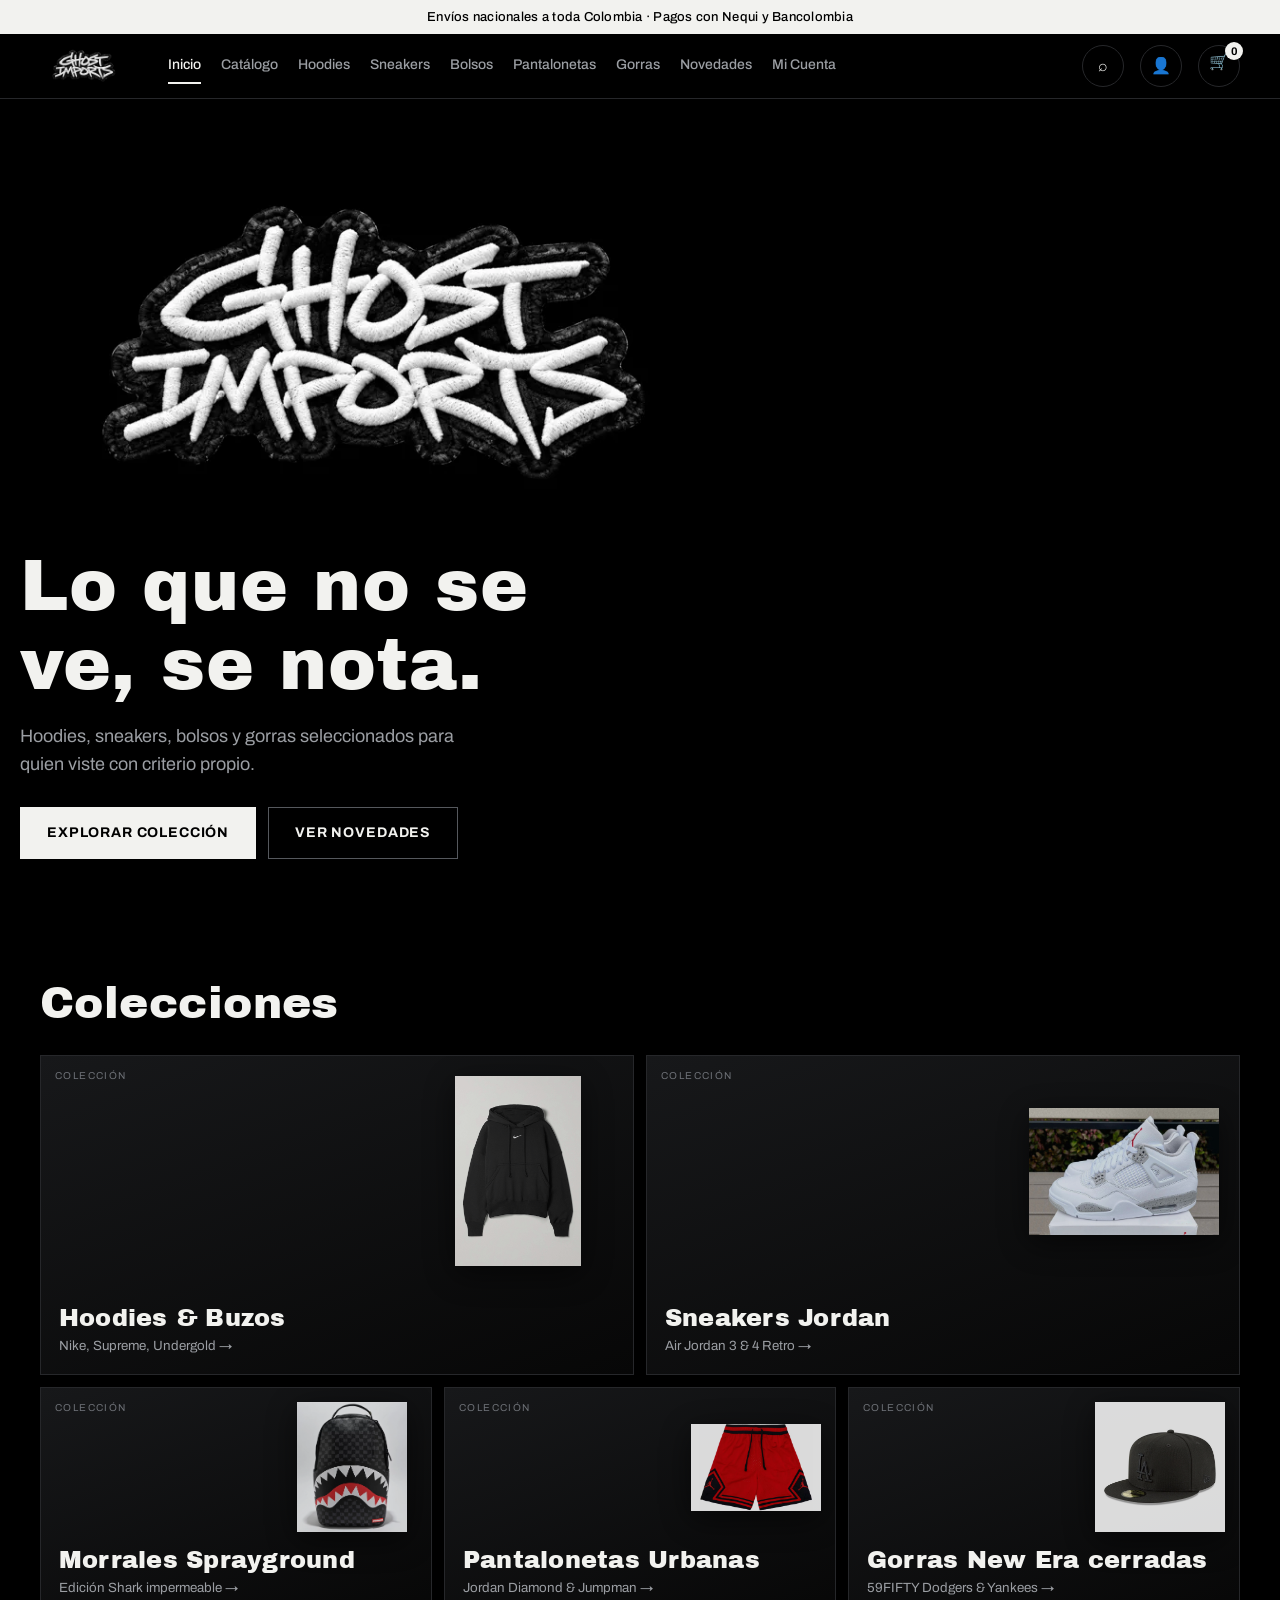
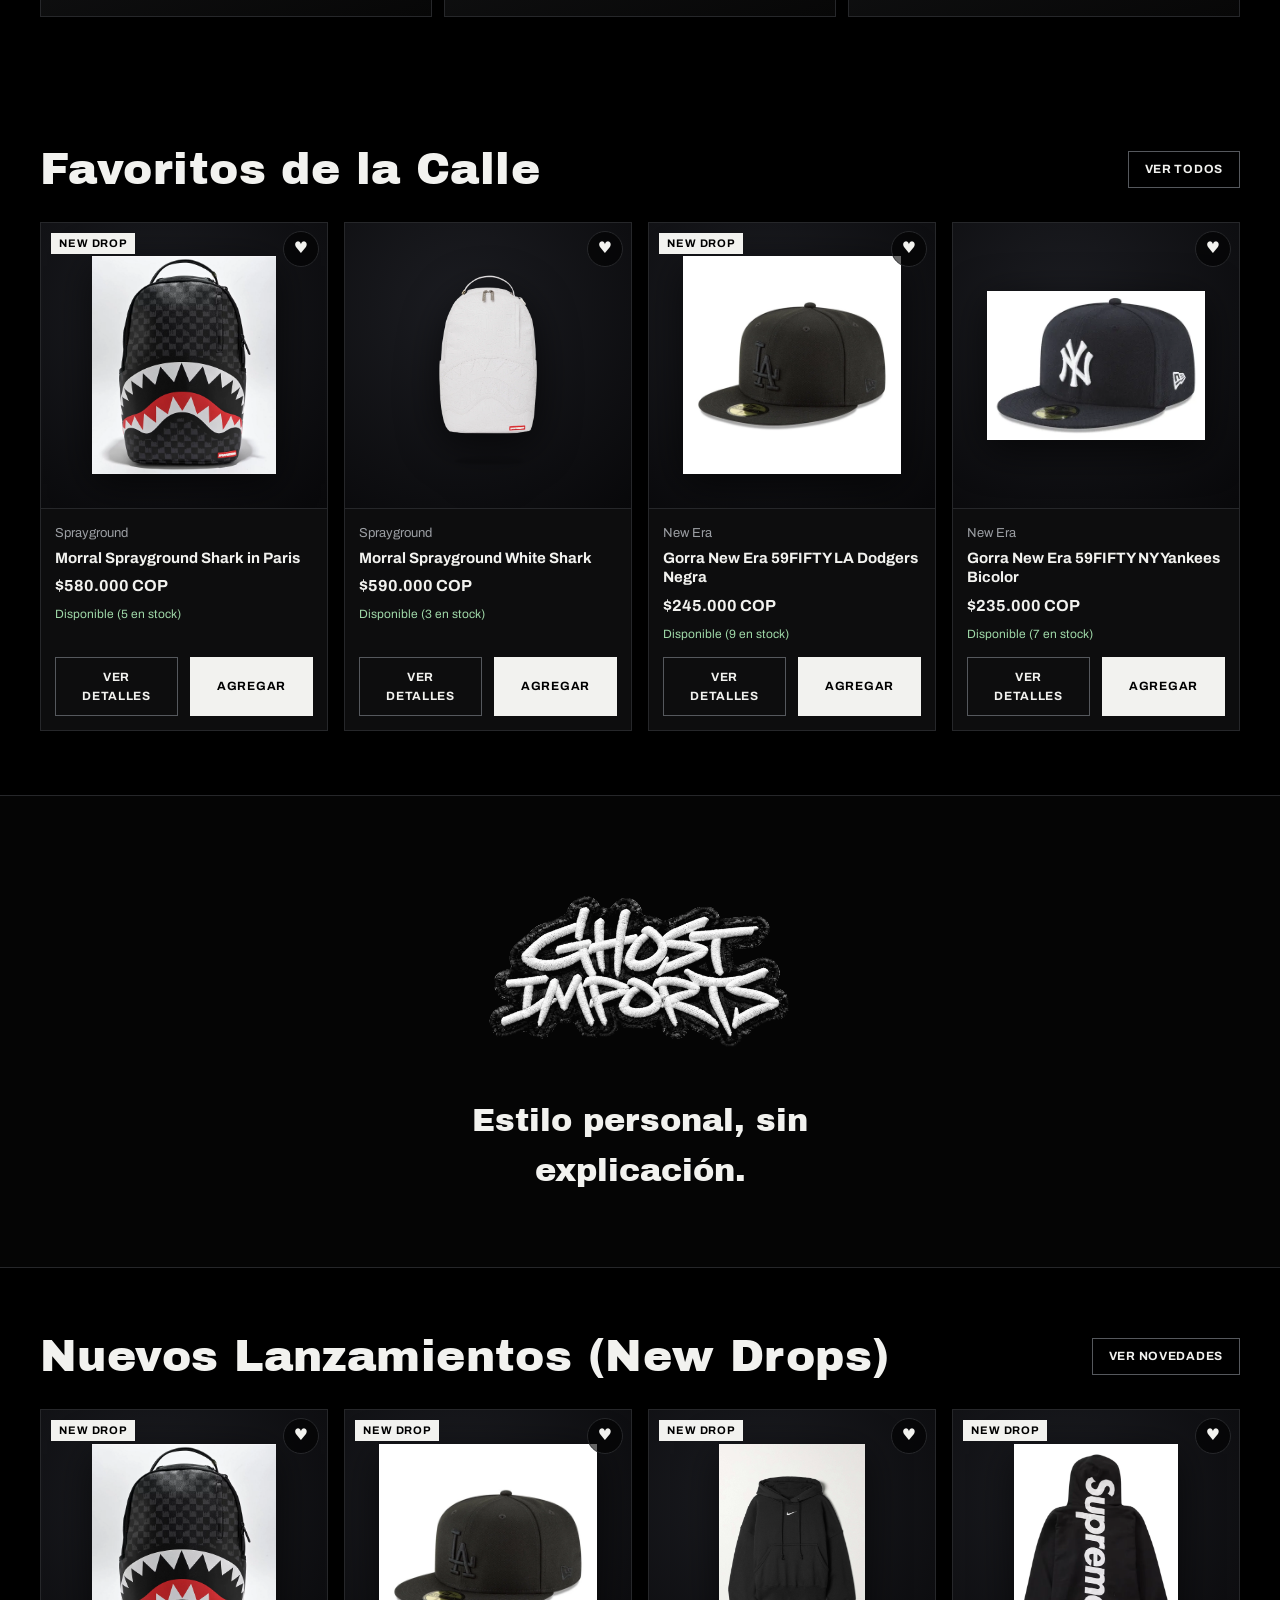
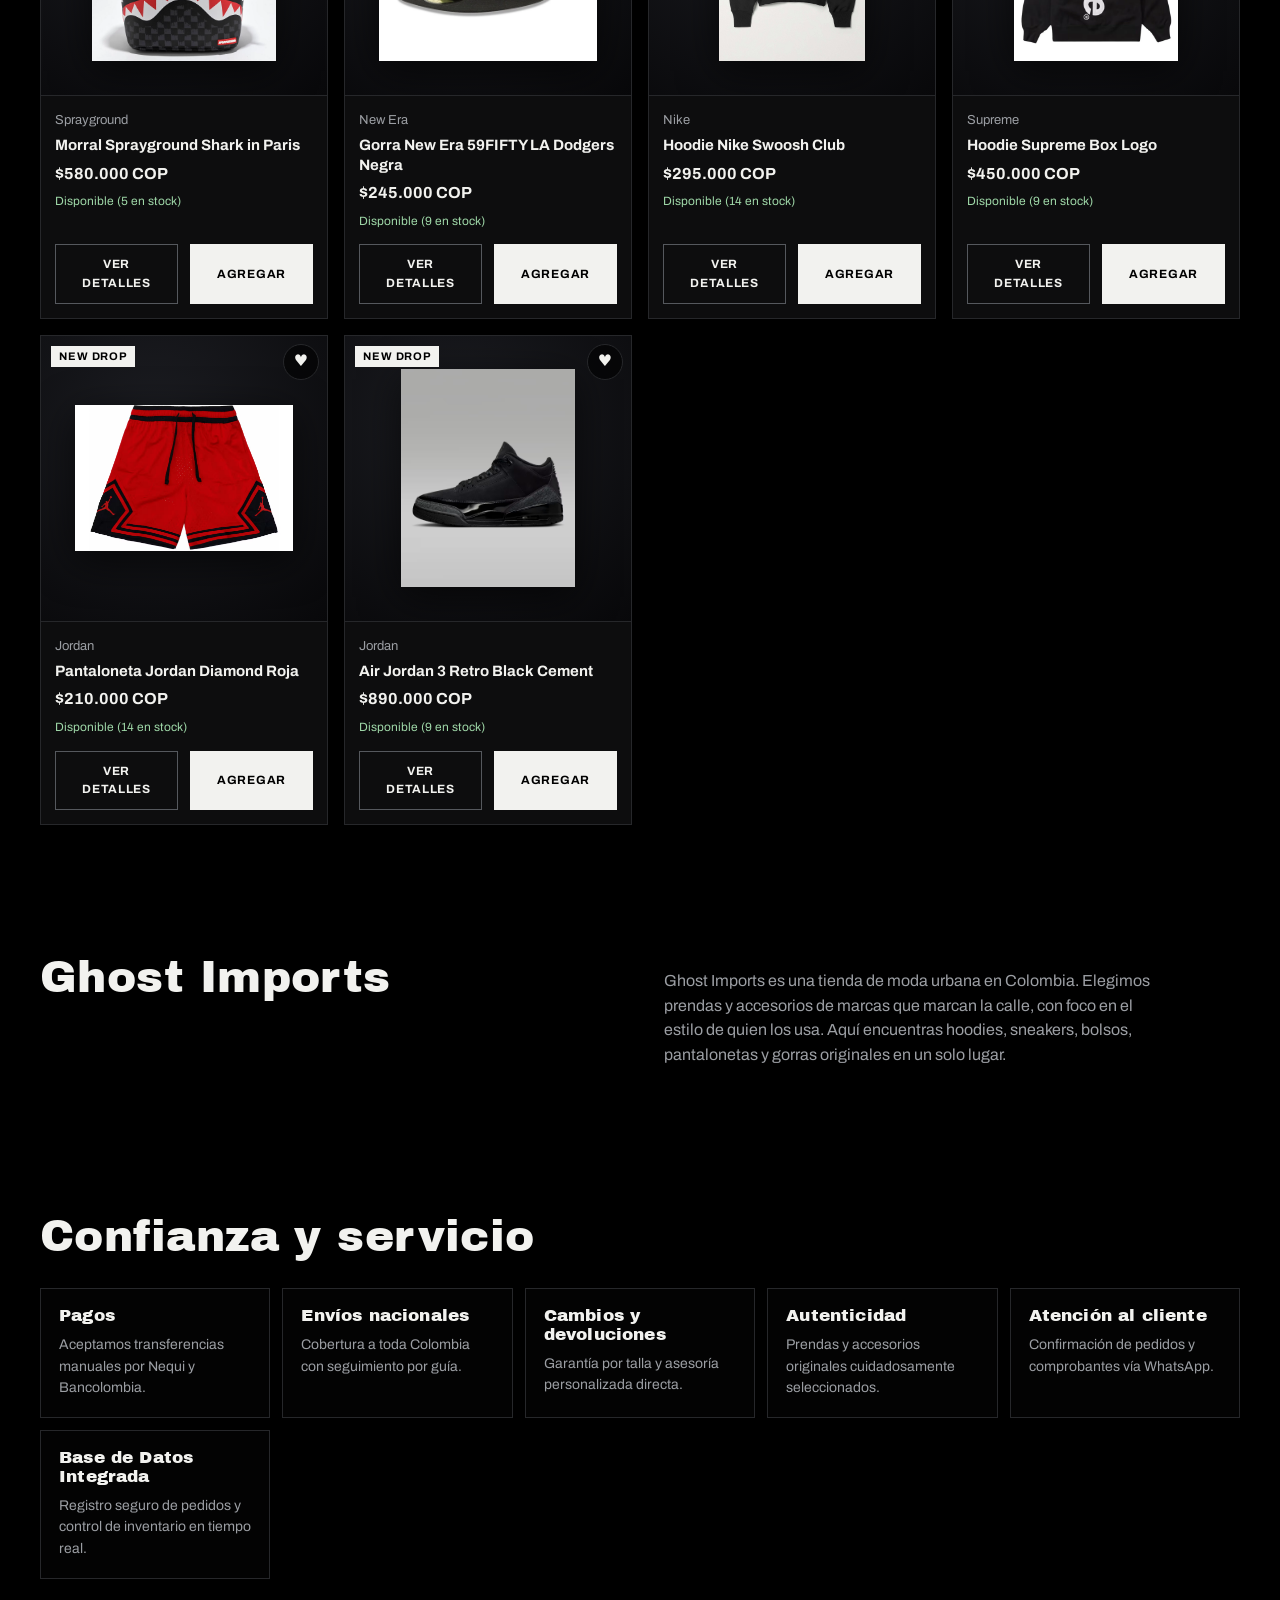
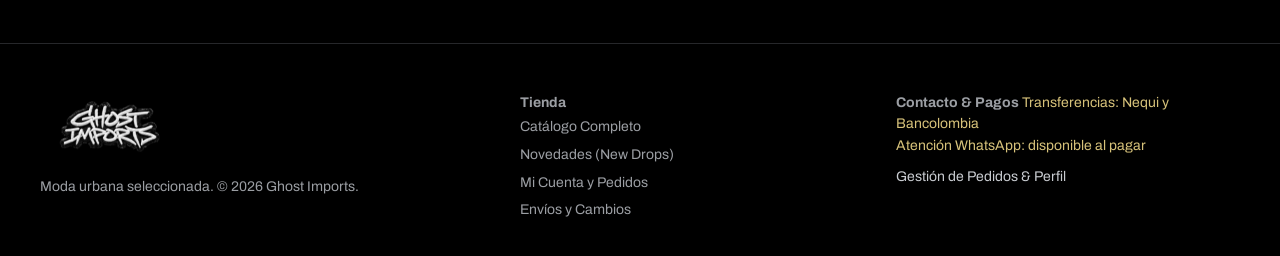
==== index.html @ e8b0a4bd "first commit" ====
<!DOCTYPE html>
<html lang="es">
<head>
  <meta charset="utf-8">
  <meta name="viewport" content="width=device-width, initial-scale=1, viewport-fit=cover">
  <title>Ghost Imports | Streetwear en Colombia</title>
  <meta name="description" content="Ghost Imports: hoodies Nike, Supreme, Undergold, sneakers Jordan, bolsos Sprayground, pantalonetas y gorras New Era cerradas. Envíos en Colombia.">
  
  <!-- Tipografía Oficial Google Fonts -->
  <link rel="preconnect" href="https://fonts.googleapis.com">
  <link rel="preconnect" href="https://fonts.gstatic.com" crossorigin>
  <link rel="stylesheet" href="https://fonts.googleapis.com/css2?family=Archivo+Black&family=Archivo:wght@400;500;700&display=swap">
  
  <!-- Estilos CSS -->
  <link rel="stylesheet" href="css/styles.css">
</head>
<body>

  <!-- Barra de Notificación Superior -->
  <div class="top">Envíos nacionales a toda Colombia · Pagos con Nequi y Bancolombia</div>

  <!-- Cabecera de Navegación -->
  <header>
    <div class="wrap bar">
      <button class="ib" id="burger" aria-label="Abrir menú" aria-expanded="false">☰</button>
      
      <a href="index.html" aria-label="Ghost Imports, inicio">
        <img class="lg" src="assets/logo.webp" alt="Ghost Imports">
      </a>

      <nav id="nav" aria-label="Principal">
        <a href="index.html" class="on">Inicio</a>
        <a href="catalogo.html">Catálogo</a>
        <a href="catalogo.html?cat=hoodies">Hoodies</a>
        <a href="catalogo.html?cat=sneakers">Sneakers</a>
        <a href="catalogo.html?cat=bolsos">Bolsos</a>
        <a href="catalogo.html?cat=pantalonetas">Pantalonetas</a>
        <a href="catalogo.html?cat=gorras">Gorras</a>
        <a href="catalogo.html?cat=novedades">Novedades</a>
        <a href="cuenta.html">Mi Cuenta</a>
      </nav>

      <div class="sp"></div>

      <!-- Acciones de Cabecera -->
      <a class="ib" href="catalogo.html" title="Buscar en catálogo" aria-label="Buscar">⌕</a>
      <a class="ib" href="cuenta.html" id="userBtn" title="Mi Cuenta" aria-label="Mi Cuenta">👤</a>
      <button type="button" class="ib" id="cbtn" aria-label="Abrir carrito">
        🛒<span class="cnt" id="cnt">0</span>
      </button>
    </div>
  </header>

  <!-- Contenido Principal -->
  <main>
    <!-- HERO SECTION -->
    <div class="wrap hero">
      <img class="lg" src="assets/logo.webp" alt="Ghost Imports">
      <h1>Lo que no se ve, se nota.</h1>
      <p>Hoodies, sneakers, bolsos y gorras seleccionados para quien viste con criterio propio.</p>
      <div class="row">
        <a class="btn" href="catalogo.html">EXPLORAR COLECCIÓN</a>
        <a class="btn g" href="catalogo.html?cat=novedades">VER NOVEDADES</a>
      </div>
    </div>

    <!-- COLECCIONES CON IMÁGENES REALES -->
    <section>
      <div class="wrap">
        <h2>Colecciones</h2>
        <div class="cats">
          <a class="cat" href="catalogo.html?cat=hoodies">
            <img src="img/hoddie nike.png" alt="Hoodies" class="cat-bg-img">
            <span class="ph">Colección</span>
            <h3>Hoodies & Buzos</h3>
            <small>Nike, Supreme, Undergold →</small>
          </a>
          <a class="cat" href="catalogo.html?cat=sneakers">
            <img src="img/jordan 4 oreo.png" alt="Sneakers" class="cat-bg-img">
            <span class="ph">Colección</span>
            <h3>Sneakers Jordan</h3>
            <small>Air Jordan 3 & 4 Retro →</small>
          </a>
          <a class="cat" href="catalogo.html?cat=bolsos">
            <img src="img/sprawground.png" alt="Bolsos" class="cat-bg-img">
            <span class="ph">Colección</span>
            <h3>Morrales Sprayground</h3>
            <small>Edición Shark impermeable →</small>
          </a>
          <a class="cat" href="catalogo.html?cat=pantalonetas">
            <img src="img/pantaloneta jordan roja.png" alt="Pantalonetas" class="cat-bg-img">
            <span class="ph">Colección</span>
            <h3>Pantalonetas Urbanas</h3>
            <small>Jordan Diamond & Jumpman →</small>
          </a>
          <a class="cat" href="catalogo.html?cat=gorras">
            <img src="img/new era LA negra.png" alt="Gorras" class="cat-bg-img">
            <span class="ph">Colección</span>
            <h3>Gorras New Era cerradas</h3>
            <small>59FIFTY Dodgers & Yankees →</small>
          </a>
        </div>
      </div>
    </section>

    <!-- FAVORITOS -->
    <section>
      <div class="wrap">
        <div style="display:flex;justify-content:space-between;align-items:center;margin-bottom:28px">
          <h2 style="margin-bottom:0">Favoritos de la Calle</h2>
          <a href="catalogo.html" class="btn g" style="font-size:12px;padding:8px 16px">VER TODOS</a>
        </div>
        <div class="grid" id="homeFavoritesGrid">
          <!-- Renderizado dinámico desde DB -->
        </div>
      </div>
    </section>

    <!-- BANNER CENTRAL -->
    <div class="band">
      <img class="lg" src="assets/logo.webp" alt="Ghost Imports" style="width:min(420px,70%);margin:0 auto 18px">
      <p>Estilo personal, sin explicación.</p>
    </div>

    <!-- NUEVOS LANZAMIENTOS -->
    <section>
      <div class="wrap">
        <div style="display:flex;justify-content:space-between;align-items:center;margin-bottom:28px">
          <h2 style="margin-bottom:0">Nuevos Lanzamientos (New Drops)</h2>
          <a href="catalogo.html?cat=novedades" class="btn g" style="font-size:12px;padding:8px 16px">VER NOVEDADES</a>
        </div>
        <div class="grid" id="homeNewDropsGrid">
          <!-- Renderizado dinámico desde DB -->
        </div>
      </div>
    </section>

    <!-- SOBRE GHOST IMPORTS -->
    <section>
      <div class="wrap two">
        <h2>Ghost Imports</h2>
        <p>
          Ghost Imports es una tienda de moda urbana en Colombia. Elegimos prendas y accesorios de marcas que marcan la calle, con foco en el estilo de quien los usa. Aquí encuentras hoodies, sneakers, bolsos, pantalonetas y gorras originales en un solo lugar.
        </p>
      </div>
    </section>

    <!-- CONFIANZA Y SERVICIO -->
    <section id="servicio">
      <div class="wrap">
        <h2>Confianza y servicio</h2>
        <div class="trust">
          <div class="tr">
            <h3>Pagos</h3>
            <p class="pend">Aceptamos transferencias manuales por Nequi y Bancolombia.</p>
          </div>
          <div class="tr">
            <h3>Envíos nacionales</h3>
            <p class="pend">Cobertura a toda Colombia con seguimiento por guía.</p>
          </div>
          <div class="tr">
            <h3>Cambios y devoluciones</h3>
            <p class="pend">Garantía por talla y asesoría personalizada directa.</p>
          </div>
          <div class="tr">
            <h3>Autenticidad</h3>
            <p class="pend">Prendas y accesorios originales cuidadosamente seleccionados.</p>
          </div>
          <div class="tr">
            <h3>Atención al cliente</h3>
            <p class="pend">Confirmación de pedidos y comprobantes vía WhatsApp.</p>
          </div>
          <div class="tr">
            <h3>Base de Datos Integrada</h3>
            <p class="pend">Registro seguro de pedidos y control de inventario en tiempo real.</p>
          </div>
        </div>
      </div>
    </section>
  </main>

  <!-- Pie de Página -->
  <footer>
    <div class="wrap fg">
      <div>
        <img class="lg" src="assets/logo.webp" alt="Ghost Imports">
        <p>Moda urbana seleccionada. © <span id="yr"></span> Ghost Imports.</p>
      </div>
      <div>
        <b>Tienda</b>
        <a href="catalogo.html">Catálogo Completo</a>
        <a href="catalogo.html?cat=novedades">Novedades (New Drops)</a>
        <a href="cuenta.html">Mi Cuenta y Pedidos</a>
        <a href="index.html#servicio">Envíos y Cambios</a>
      </div>
      <div>
        <b>Contacto & Pagos</b>
        <span class="pend">Transferencias: Nequi y Bancolombia</span>
        <span class="pend" style="display:block">Atención WhatsApp: disponible al pagar</span>
        <a href="cuenta.html" style="margin-top:6px;color:var(--sil)">
          Gestión de Pedidos & Perfil
        </a>
      </div>
    </div>
  </footer>

  <!-- Sombra de fondo para el Drawer -->
  <div class="shade" id="shade"></div>

  <!-- Drawer Lateral del Carrito -->
  <aside class="drawer" id="drawer" aria-label="Carrito de compras" aria-hidden="true">
    <div class="dh">
      <h3>Carrito</h3>
      <button type="button" class="ib" id="cx" aria-label="Cerrar carrito">✕</button>
    </div>
    <div class="db" id="cl"></div>
    <div class="df">
      <div style="display:flex;justify-content:space-between;align-items:center">
        <span>Total</span>
        <b id="tot" style="font-size:18px">$0 COP</b>
      </div>
      <button type="button" class="btn" id="go">IR A PAGAR</button>
    </div>
  </aside>

  <!-- Toast -->
  <div class="toast" id="toast" role="status"></div>

  <!-- Scripts -->
  <script src="js/config.js"></script>
  <script src="js/database.js"></script>
  <script src="js/auth.js"></script>
  <script src="js/store.js"></script>
  <script>
    document.addEventListener("DOMContentLoaded", async () => {
      const prods = await window.GhostDB.getProducts();
      
      const favGrid = document.getElementById("homeFavoritesGrid");
      if (favGrid) {
        favGrid.innerHTML = prods.slice(0, 4).map(window.renderProductCardHTML).join("");
      }

      const dropsGrid = document.getElementById("homeNewDropsGrid");
      if (dropsGrid) {
        const drops = prods.filter(p => p.new);
        dropsGrid.innerHTML = (drops.length ? drops.slice(0, 6) : prods.slice(4, 10)).map(window.renderProductCardHTML).join("");
      }
    });
  </script>
</body>
</html>
---- css/styles.css ----
/* ==========================================================================
   GHOST IMPORTS - ESTILOS PRINCIPALES
   Estética: Streetwear Minimalista Oscuro (Luxury Dark Mode)
   ========================================================================== */

/* --------------------------------------------------------------------------
   1. VARIABLES DE DISEÑO & SISTEMA DE COLOR
   -------------------------------------------------------------------------- */
:root {
  --bg: #000000;
  --ink: #f2f2ef;
  --mut: #9b9ea3;
  --line: #26272a;
  --card: #0d0d0e;
  --sil: #c9ccd1;
  --ok: #9fd8a8;
  --bad: #e58a8a;
  --accent: #d7c27a;
  --card-hover: #16171a;
  color-scheme: dark;
  box-sizing: border-box;
  padding-top: env(safe-area-inset-top, 0px);
  padding-bottom: env(safe-area-inset-bottom, 0px);
}

*,
*::before,
*::after {
  box-sizing: inherit;
}

/* --------------------------------------------------------------------------
   2. REGLAS BASE & TIPOGRAFÍA
   -------------------------------------------------------------------------- */
html {
  scroll-padding-top: env(safe-area-inset-top, 0px);
  scroll-behavior: smooth;
}

body {
  margin: 0;
  background: var(--bg);
  color: var(--ink);
  font: 400 16px/1.55 'Archivo', system-ui, -apple-system, sans-serif;
  -webkit-font-smoothing: antialiased;
  -moz-osx-font-smoothing: grayscale;
}

h1,
h2,
h3,
h4 {
  font-family: 'Archivo Black', Impact, sans-serif;
  font-weight: 400;
  line-height: 1.1;
  margin: 0;
  letter-spacing: 0.01em;
}

a {
  color: inherit;
  text-decoration: none;
  transition: color 0.2s ease, opacity 0.2s ease;
}

button {
  font: inherit;
  color: inherit;
  cursor: pointer;
  border: none;
  background: none;
}

:focus-visible {
  outline: 2px solid var(--sil);
  outline-offset: 3px;
}

img {
  max-width: 100%;
  height: auto;
  display: block;
}

.lg {
  mix-blend-mode: lighten;
  display: block;
  object-fit: contain;
}

/* --------------------------------------------------------------------------
   3. ESTRUCTURA Y CONTENEDORES
   -------------------------------------------------------------------------- */
.wrap {
  max-width: 1240px;
  margin: 0 auto;
  padding: 0 20px;
}

.row {
  display: flex;
  gap: 12px;
  flex-wrap: wrap;
}

section {
  padding: 64px 0;
}

h2 {
  font-size: clamp(26px, 4vw, 44px);
  margin-bottom: 28px;
}

.sp {
  flex: 1;
}

/* --------------------------------------------------------------------------
   4. BARRA SUPERIOR & CABECERA
   -------------------------------------------------------------------------- */
.top {
  background: var(--ink);
  color: #000;
  text-align: center;
  font-size: 13px;
  padding: 7px 12px;
  font-weight: 500;
  letter-spacing: 0.02em;
}

header {
  position: sticky;
  top: env(safe-area-inset-top, 0px);
  z-index: 20;
  background: rgba(0, 0, 0, 0.92);
  backdrop-filter: blur(10px);
  -webkit-backdrop-filter: blur(10px);
  border-bottom: 1px solid var(--line);
}

.bar {
  display: flex;
  align-items: center;
  gap: 16px;
  height: 64px;
}

.bar .lg {
  height: 44px;
}

nav {
  display: flex;
  gap: 20px;
  margin-left: 24px;
  font-size: 14px;
  font-weight: 500;
}

nav a {
  color: var(--mut);
  padding: 6px 0;
  border-bottom: 2px solid transparent;
  transition: color 0.2s, border-color 0.2s;
}

nav a:hover,
nav a.on {
  color: var(--ink);
  border-color: var(--ink);
}

.ib {
  background: none;
  border: 1px solid var(--line);
  border-radius: 50%;
  width: 42px;
  height: 42px;
  display: grid;
  place-items: center;
  position: relative;
  transition: border-color 0.2s, background-color 0.2s;
}

.ib:hover {
  border-color: var(--sil);
  background-color: rgba(255, 255, 255, 0.05);
}

.cnt {
  position: absolute;
  top: -4px;
  right: -4px;
  background: var(--ink);
  color: #000;
  border-radius: 9px;
  font-size: 11px;
  min-width: 18px;
  height: 18px;
  display: grid;
  place-items: center;
  font-weight: 700;
}

#burger {
  display: none;
}

/* --------------------------------------------------------------------------
   5. BOTONES Y ACCIONES
   -------------------------------------------------------------------------- */
.btn {
  display: inline-block;
  background: var(--ink);
  color: #000;
  border: 1px solid var(--ink);
  padding: 14px 26px;
  font-weight: 700;
  font-size: 14px;
  letter-spacing: 0.06em;
  text-transform: uppercase;
  transition: background 0.2s ease, color 0.2s ease, border-color 0.2s ease;
  text-align: center;
}

.btn:hover {
  background: transparent;
  color: var(--ink);
}

.btn.g {
  background: transparent;
  color: var(--ink);
  border-color: #55585d;
}

.btn.g:hover {
  border-color: var(--ink);
}

.btn[disabled] {
  opacity: 0.35;
  pointer-events: none;
  cursor: not-allowed;
}

/* --------------------------------------------------------------------------
   6. HERO SECTION
   -------------------------------------------------------------------------- */
.hero {
  min-height: calc(100svh - 110px);
  display: grid;
  align-content: center;
  justify-items: start;
  padding: 56px 0;
  position: relative;
  overflow: hidden;
}

.hero .lg {
  width: min(760px, 100%);
  margin: 0 0 12px -2%;
  animation: rise 1s cubic-bezier(0.2, 0.7, 0.2, 1) both;
}

@keyframes rise {
  from {
    opacity: 0;
    transform: translateY(24px) scale(0.97);
  }
  to {
    opacity: 1;
    transform: translateY(0) scale(1);
  }
}

.hero h1 {
  font-size: clamp(34px, 6vw, 72px);
  max-width: 12ch;
}

.hero p {
  color: var(--mut);
  max-width: 44ch;
  margin: 16px 0 28px;
  font-size: 18px;
  line-height: 1.6;
}

/* --------------------------------------------------------------------------
   7. SECCIÓN DE CATEGORÍAS & COLECCIONES
   -------------------------------------------------------------------------- */
.cats {
  display: grid;
  grid-template-columns: repeat(6, 1fr);
  gap: 12px;
}

.cat {
  position: relative;
  border: 1px solid var(--line);
  background: linear-gradient(160deg, #17181a, #070707);
  min-height: 230px;
  padding: 18px;
  display: flex;
  flex-direction: column;
  justify-content: flex-end;
  overflow: hidden;
  transition: border-color 0.25s, transform 0.25s;
}

.cat:hover {
  border-color: var(--sil);
  transform: translateY(-2px);
}

.cat-bg-img {
  position: absolute;
  top: 14px;
  right: 14px;
  width: 130px;
  height: 130px;
  object-fit: contain;
  opacity: 0.85;
  transition: transform 0.4s cubic-bezier(0.16, 1, 0.3, 1), opacity 0.3s ease;
  filter: drop-shadow(0 8px 16px rgba(0, 0, 0, 0.65));
  pointer-events: none;
}

.cat:hover .cat-bg-img {
  transform: scale(1.12) translateY(-4px) rotate(-3deg);
  opacity: 1;
}

.cat:nth-child(1) {
  grid-column: span 3;
  min-height: 320px;
}

.cat:nth-child(1) .cat-bg-img {
  width: 190px;
  height: 190px;
  top: 20px;
  right: 20px;
}

.cat:nth-child(2) {
  grid-column: span 3;
  min-height: 320px;
}

.cat:nth-child(2) .cat-bg-img {
  width: 190px;
  height: 190px;
  top: 20px;
  right: 20px;
}

.cat:nth-child(n+3) {
  grid-column: span 2;
}

.cat h3 {
  font-size: 24px;
  position: relative;
  z-index: 2;
}

.cat small {
  color: var(--mut);
  margin-top: 4px;
  position: relative;
  z-index: 2;
}

.cat .ph {
  position: absolute;
  top: 12px;
  left: 14px;
  z-index: 2;
}

.ph {
  font-size: 10px;
  letter-spacing: 0.14em;
  color: #6d7076;
  text-transform: uppercase;
}

/* --------------------------------------------------------------------------
   8. CATÁLOGO & TARJETAS DE PRODUCTO
   -------------------------------------------------------------------------- */
.grid {
  display: grid;
  grid-template-columns: repeat(auto-fill, minmax(230px, 1fr));
  gap: 16px;
}

.card {
  border: 1px solid var(--line);
  background: var(--card);
  display: flex;
  flex-direction: column;
  position: relative;
  transition: transform 0.25s ease, border-color 0.25s ease;
}

.card:hover {
  border-color: var(--sil);
  transform: translateY(-3px);
}

.card-img-box {
  aspect-ratio: 1/1;
  background: radial-gradient(circle at 40% 30%, #1c1d22, #08080a);
  display: flex;
  align-items: center;
  justify-content: center;
  position: relative;
  overflow: hidden;
  border-bottom: 1px solid var(--line);
  padding: 16px;
}

.card-img-box img {
  width: 86%;
  height: 86%;
  object-fit: contain;
  transition: transform 0.4s cubic-bezier(0.16, 1, 0.3, 1);
  filter: drop-shadow(0 10px 20px rgba(0, 0, 0, 0.65));
}

.card:hover .card-img-box img {
  transform: scale(1.08) translateY(-4px);
}

.img {
  aspect-ratio: 1/1;
  background: radial-gradient(circle at 30% 20%, #222428, #050505);
  display: grid;
  place-items: center;
  position: relative;
  color: #2f3135;
  font-family: 'Archivo Black', Impact, sans-serif;
  font-size: 34px;
  text-transform: uppercase;
  overflow: hidden;
  user-select: none;
}

.img .ph {
  position: absolute;
  left: 10px;
  bottom: 8px;
}

.tag {
  position: absolute;
  top: 10px;
  left: 10px;
  background: var(--ink);
  color: #000;
  font-size: 11px;
  font-weight: 700;
  padding: 2px 8px;
  letter-spacing: 0.08em;
  z-index: 2;
}

.fav {
  position: absolute;
  top: 8px;
  right: 8px;
  background: rgba(0, 0, 0, 0.6);
  border: 1px solid var(--line);
  border-radius: 50%;
  width: 36px;
  height: 36px;
  display: grid;
  place-items: center;
  transition: all 0.2s ease;
  z-index: 2;
}

.fav:hover {
  border-color: var(--sil);
}

.fav.on {
  background: var(--ink);
  color: #000;
}

.cb {
  padding: 14px;
  display: flex;
  flex-direction: column;
  gap: 6px;
  flex: 1;
}

.cb b {
  font-size: 15px;
  line-height: 1.3;
}

.br {
  color: var(--mut);
  font-size: 13px;
}

.pr {
  font-weight: 700;
}

.pr i {
  font-style: normal;
  font-size: 11px;
  color: var(--mut);
  font-weight: 400;
  margin-left: 6px;
}

.av {
  font-size: 12px;
}

.av.y {
  color: var(--ok);
}

.av.n {
  color: var(--bad);
}

.cb .row {
  margin-top: auto;
  padding-top: 8px;
}

.cb .btn {
  padding: 10px 14px;
  font-size: 12px;
  flex: 1;
  text-align: center;
}

/* --------------------------------------------------------------------------
   9. BANNER & SECCIONES INFORMATIVAS
   -------------------------------------------------------------------------- */
.band {
  border-block: 1px solid var(--line);
  padding: 72px 0;
  text-align: center;
  background: #050505;
}

.band .lg {
  width: min(420px, 70%);
  margin: 0 auto 18px;
}

.band p {
  font-family: 'Archivo Black', Impact, sans-serif;
  font-size: clamp(20px, 3vw, 32px);
  max-width: 22ch;
  margin: 0 auto;
}

.two {
  display: grid;
  grid-template-columns: 1fr 1fr;
  gap: 48px;
  align-items: start;
}

.two p {
  color: var(--mut);
  max-width: 56ch;
}

.trust {
  display: grid;
  grid-template-columns: repeat(auto-fit, minmax(210px, 1fr));
  gap: 12px;
}

.tr {
  border: 1px solid var(--line);
  padding: 18px;
  background: rgba(255, 255, 255, 0.01);
}

.tr h3 {
  font-size: 17px;
  margin-bottom: 8px;
}

.tr p {
  margin: 0;
  color: var(--mut);
  font-size: 14px;
}

.pend {
  color: var(--accent);
}

/* --------------------------------------------------------------------------
   10. FILTROS Y BÚSQUEDA
   -------------------------------------------------------------------------- */
.cat-top {
  display: flex;
  gap: 24px;
  align-items: flex-start;
}

.filters {
  width: 230px;
  flex: none;
  position: sticky;
  top: 90px;
  align-self: flex-start;
}

.filters label {
  display: block;
  font-size: 13px;
  color: var(--mut);
  margin: 14px 0 4px;
}

select,
input[type="text"],
input[type="email"],
input[type="tel"],
input[type="search"],
input[type="number"] {
  width: 100%;
  background: #0b0b0c;
  border: 1px solid #3a3c40;
  color: var(--ink);
  padding: 10px 12px;
  font: inherit;
  transition: border-color 0.2s ease;
}

select:focus,
input:focus {
  border-color: var(--sil);
  outline: none;
}

.chk {
  display: flex;
  gap: 8px;
  align-items: center;
  margin-top: 12px;
  font-size: 14px;
  cursor: pointer;
}

.res {
  flex: 1;
  min-width: 0;
}

.empty {
  border: 1px dashed var(--line);
  padding: 40px;
  text-align: center;
  color: var(--mut);
}

/* --------------------------------------------------------------------------
   11. DETALLE DE PRODUCTO
   -------------------------------------------------------------------------- */
.crumb {
  color: var(--mut);
  font-size: 13px;
  margin-bottom: 18px;
}

.pd {
  display: grid;
  grid-template-columns: 1.1fr 1fr;
  gap: 40px;
}

.pd-img-box {
  aspect-ratio: 1/1;
  background: radial-gradient(circle at 40% 30%, #1c1d22, #08080a);
  border: 1px solid var(--line);
  display: flex;
  align-items: center;
  justify-content: center;
  position: relative;
  overflow: hidden;
  padding: 24px;
}

.pd-img-box img {
  width: 90%;
  height: 90%;
  max-height: 480px;
  object-fit: contain;
  filter: drop-shadow(0 16px 32px rgba(0, 0, 0, 0.75));
  transition: transform 0.4s cubic-bezier(0.16, 1, 0.3, 1);
}

.pd-img-box:hover img {
  transform: scale(1.04);
}

.pd .img {
  aspect-ratio: 1/1;
  font-size: 60px;
}

.sz {
  display: flex;
  gap: 8px;
  flex-wrap: wrap;
  margin: 8px 0 16px;
}

.sz button {
  background: none;
  border: 1px solid #55585d;
  min-width: 48px;
  padding: 10px;
  font-weight: 500;
  transition: all 0.2s ease;
}

.sz button:hover:not([disabled]) {
  border-color: var(--ink);
}

.sz button.on {
  background: var(--ink);
  color: #000;
  border-color: var(--ink);
}

.sz button[disabled] {
  opacity: 0.3;
  text-decoration: line-through;
  cursor: not-allowed;
}

.qty {
  display: inline-flex;
  border: 1px solid #55585d;
}

.qty button {
  background: none;
  border: 0;
  width: 36px;
  height: 36px;
  transition: background 0.2s;
}

.qty button:hover {
  background: rgba(255, 255, 255, 0.1);
}

.qty span {
  width: 34px;
  text-align: center;
  line-height: 36px;
}

/* --------------------------------------------------------------------------
   12. CARRITO LATERAL (DRAWER)
   -------------------------------------------------------------------------- */
.drawer {
  position: fixed;
  inset: 0 0 0 auto;
  width: min(430px, 100%);
  background: #070707;
  border-left: 1px solid var(--line);
  z-index: 40;
  transform: translateX(100%);
  transition: transform 0.3s cubic-bezier(0.16, 1, 0.3, 1);
  display: flex;
  flex-direction: column;
  padding-top: env(safe-area-inset-top, 0px);
  padding-bottom: env(safe-area-inset-bottom, 0px);
}

.drawer.open {
  transform: none;
}

.dh,
.df {
  padding: 16px 20px;
  display: flex;
  justify-content: space-between;
  align-items: center;
  border-bottom: 1px solid var(--line);
}

.df {
  border: 0;
  border-top: 1px solid var(--line);
  flex-direction: column;
  align-items: stretch;
  gap: 12px;
}

.db {
  flex: 1;
  overflow: auto;
  padding: 8px 20px;
}

.li {
  display: flex;
  gap: 12px;
  padding: 14px 0;
  border-bottom: 1px solid var(--line);
  font-size: 14px;
}

.li .t {
  width: 58px;
  height: 58px;
  background: #151618;
  border: 1px solid var(--line);
  flex: none;
  display: flex;
  align-items: center;
  justify-content: center;
  padding: 4px;
  overflow: hidden;
}

.li .t img {
  width: 100%;
  height: 100%;
  object-fit: contain;
}

.li div {
  flex: 1;
}

.rm {
  background: none;
  border: 0;
  color: var(--mut);
  text-decoration: underline;
  font-size: 12px;
  padding: 0;
  margin-left: 8px;
}

.rm:hover {
  color: var(--bad);
}

.shade {
  position: fixed;
  inset: 0;
  background: rgba(0, 0, 0, 0.6);
  backdrop-filter: blur(4px);
  -webkit-backdrop-filter: blur(4px);
  z-index: 30;
  display: none;
}

.shade.on {
  display: block;
}

/* --------------------------------------------------------------------------
   13. CHECKOUT & FORMULARIOS
   -------------------------------------------------------------------------- */
.co {
  max-width: 560px;
}

.co label {
  display: block;
  margin-top: 14px;
  font-size: 13px;
  color: var(--mut);
}

.er {
  color: var(--bad);
  font-size: 12px;
  min-height: 16px;
  margin-top: 4px;
}

.pm {
  border: 1px solid var(--line);
  margin: 18px 0 0;
  padding: 10px 14px;
  display: flex;
  gap: 20px;
  flex-wrap: wrap;
}

.pm legend {
  font-size: 13px;
  color: var(--mut);
  padding: 0 6px;
}

.pmo {
  display: flex !important;
  align-items: center;
  gap: 8px;
  margin: 0 !important;
  color: var(--ink) !important;
  font-size: 15px !important;
  cursor: pointer;
}

.note {
  border: 1px solid #6b5d2a;
  background: #16130a;
  padding: 16px;
  font-size: 14px;
  margin-top: 20px;
  line-height: 1.6;
}

/* --------------------------------------------------------------------------
   14. PANEL DE BASE DE DATOS / PEDIDOS (ADMIN MODAL)
   -------------------------------------------------------------------------- */
.db-panel {
  background: var(--card);
  border: 1px solid var(--line);
  padding: 24px;
  margin-top: 24px;
}

.db-badge {
  display: inline-block;
  padding: 3px 8px;
  border-radius: 4px;
  font-size: 11px;
  font-weight: 700;
  text-transform: uppercase;
}

.db-badge.ok {
  background: rgba(159, 216, 168, 0.15);
  color: var(--ok);
  border: 1px solid var(--ok);
}

.db-badge.pending {
  background: rgba(215, 194, 122, 0.15);
  color: var(--accent);
  border: 1px solid var(--accent);
}

.db-table {
  width: 100%;
  border-collapse: collapse;
  margin-top: 16px;
  font-size: 14px;
}

.db-table th,
.db-table td {
  padding: 12px;
  text-align: left;
  border-bottom: 1px solid var(--line);
}

.db-table th {
  color: var(--mut);
  font-size: 12px;
  text-transform: uppercase;
  letter-spacing: 0.05em;
}

.db-stat-grid {
  display: grid;
  grid-template-columns: repeat(auto-fit, minmax(180px, 1fr));
  gap: 16px;
  margin-bottom: 24px;
}

.db-stat-card {
  border: 1px solid var(--line);
  padding: 16px;
  background: #070707;
}

.db-stat-card span {
  font-size: 12px;
  color: var(--mut);
  text-transform: uppercase;
  display: block;
  margin-bottom: 6px;
}

.db-stat-card b {
  font-size: 24px;
  font-family: 'Archivo Black', Impact, sans-serif;
}

/* --------------------------------------------------------------------------
   15. PIE DE PÁGINA (FOOTER)
   -------------------------------------------------------------------------- */
footer {
  border-top: 1px solid var(--line);
  padding: 48px 0 32px;
  color: var(--mut);
  font-size: 14px;
}

.fg {
  display: grid;
  grid-template-columns: 1.3fr 1fr 1fr;
  gap: 32px;
}

.fg .lg {
  height: 70px;
  margin-bottom: 12px;
}

.fg a {
  display: block;
  padding: 3px 0;
}

.fg a:hover {
  color: var(--ink);
}

/* --------------------------------------------------------------------------
   16. NOTIFICACIONES (TOAST)
   -------------------------------------------------------------------------- */
.toast {
  position: fixed;
  left: 50%;
  bottom: calc(20px + env(safe-area-inset-bottom, 0px));
  transform: translate(-50%, 30px);
  background: var(--ink);
  color: #000;
  padding: 12px 20px;
  font-weight: 700;
  opacity: 0;
  transition: opacity 0.25s, transform 0.25s;
  z-index: 60;
  pointer-events: none;
  max-width: 92vw;
  box-shadow: 0 10px 30px rgba(0, 0, 0, 0.5);
}

.toast.on {
  opacity: 1;
  transform: translate(-50%, 0);
}

.toast.err {
  background: var(--bad);
  color: #000;
}

/* --------------------------------------------------------------------------
   17. RESPONSIVIDAD (MEDIA QUERIES)
   -------------------------------------------------------------------------- */
@media (max-width: 860px) {
  nav {
    display: none;
    position: absolute;
    top: 64px;
    left: 0;
    right: 0;
    background: #000;
    flex-direction: column;
    margin: 0;
    padding: 12px 20px 20px;
    border-bottom: 1px solid var(--line);
    gap: 4px;
  }

  nav.open {
    display: flex;
  }

  nav a {
    padding: 12px 0;
    font-size: 16px;
  }

  #burger {
    display: grid;
  }

  .cats {
    grid-template-columns: 1fr 1fr;
  }

  .cat,
  .cat:nth-child(n) {
    grid-column: auto;
    min-height: 190px;
  }

  .cat:nth-child(1) {
    grid-column: span 2;
  }

  .two,
  .pd,
  .fg {
    grid-template-columns: 1fr;
  }

  .cat-top {
    flex-direction: column;
  }

  .filters {
    width: 100%;
    position: static;
  }

  .grid {
    grid-template-columns: repeat(2, 1fr);
    gap: 10px;
  }

  .cb {
    padding: 10px;
  }

  .cb .row {
    flex-direction: column;
  }

  section {
    padding: 44px 0;
  }
}

/* --------------------------------------------------------------------------
   17.1 AUTENTICACIÓN, CUENTA & GESTIÓN
   -------------------------------------------------------------------------- */
.auth-box {
  max-width: 480px;
  margin: 40px auto;
  border: 1px solid var(--line);
  background: var(--card);
  padding: 32px 28px;
}

.auth-tabs {
  display: flex;
  border-bottom: 1px solid var(--line);
  margin-bottom: 24px;
}

.auth-tab {
  flex: 1;
  padding: 12px 16px;
  background: transparent;
  color: var(--mut);
  text-align: center;
  font-weight: 700;
  font-size: 14px;
  text-transform: uppercase;
  letter-spacing: 0.05em;
  border-bottom: 2px solid transparent;
  transition: all 0.2s ease;
}

.auth-tab.active {
  color: var(--ink);
  border-bottom-color: var(--ink);
  background: rgba(255, 255, 255, 0.03);
}

.auth-box label {
  display: block;
  font-size: 13px;
  color: var(--sil);
  margin: 14px 0 6px;
  font-weight: 500;
}

.auth-box input,
.auth-box select {
  width: 100%;
  padding: 11px 14px;
  background: #000;
  border: 1px solid var(--line);
  color: var(--ink);
  font-size: 14px;
  outline: none;
  transition: border-color 0.2s;
}

.auth-box input:focus,
.auth-box select:focus {
  border-color: var(--ink);
}

.status-badge {
  display: inline-block;
  padding: 4px 10px;
  font-size: 12px;
  font-weight: 600;
  border: 1px solid var(--line);
  text-transform: uppercase;
  letter-spacing: 0.04em;
}

.status-badge.ok {
  color: var(--ok);
  border-color: #2b5734;
  background: #0c1c10;
}

.status-badge.pending {
  color: var(--accent);
  border-color: #635328;
  background: #1c1808;
}

.status-badge.shipping {
  color: #7ab3d7;
  border-color: #204663;
  background: #091724;
}

.status-badge.bad {
  color: var(--bad);
  border-color: #5c2525;
  background: #240a0a;
}

.account-grid {
  display: grid;
  grid-template-columns: 320px 1fr;
  gap: 28px;
  margin-top: 24px;
}

@media (max-width: 860px) {
  .account-grid {
    grid-template-columns: 1fr;
  }
}

.user-card {
  border: 1px solid var(--line);
  background: var(--card);
  padding: 24px;
}

.order-card {
  border: 1px solid var(--line);
  background: var(--card);
  padding: 20px;
  margin-bottom: 20px;
  transition: border-color 0.2s;
}

.order-card:hover {
  border-color: #3e4147;
}

.order-item-row {
  display: flex;
  align-items: center;
  gap: 14px;
  padding: 10px 0;
  border-bottom: 1px solid #1a1a1d;
}

.order-item-img {
  width: 50px;
  height: 50px;
  object-fit: contain;
  background: #000;
  border: 1px solid var(--line);
  flex-shrink: 0;
}

.admin-nav {
  display: flex;
  gap: 10px;
  border-bottom: 1px solid var(--line);
  margin-bottom: 24px;
  flex-wrap: wrap;
}

.admin-nav button {
  padding: 12px 20px;
  background: transparent;
  color: var(--mut);
  font-weight: 700;
  font-size: 13px;
  text-transform: uppercase;
  letter-spacing: 0.05em;
  border-bottom: 2px solid transparent;
  transition: all 0.2s;
}

.admin-nav button.active {
  color: var(--ink);
  border-bottom-color: var(--ink);
  background: rgba(255, 255, 255, 0.03);
}

.status-select {
  padding: 6px 10px;
  background: #000;
  border: 1px solid var(--line);
  color: var(--ink);
  font-size: 12px;
  cursor: pointer;
}

/* --------------------------------------------------------------------------
   18. ACCESIBILIDAD (PREFERS-REDUCED-MOTION)
   -------------------------------------------------------------------------- */
@media (prefers-reduced-motion: reduce) {
  * {
    animation: none !important;
    transition: none !important;
    scroll-behavior: auto !important;
  }
}
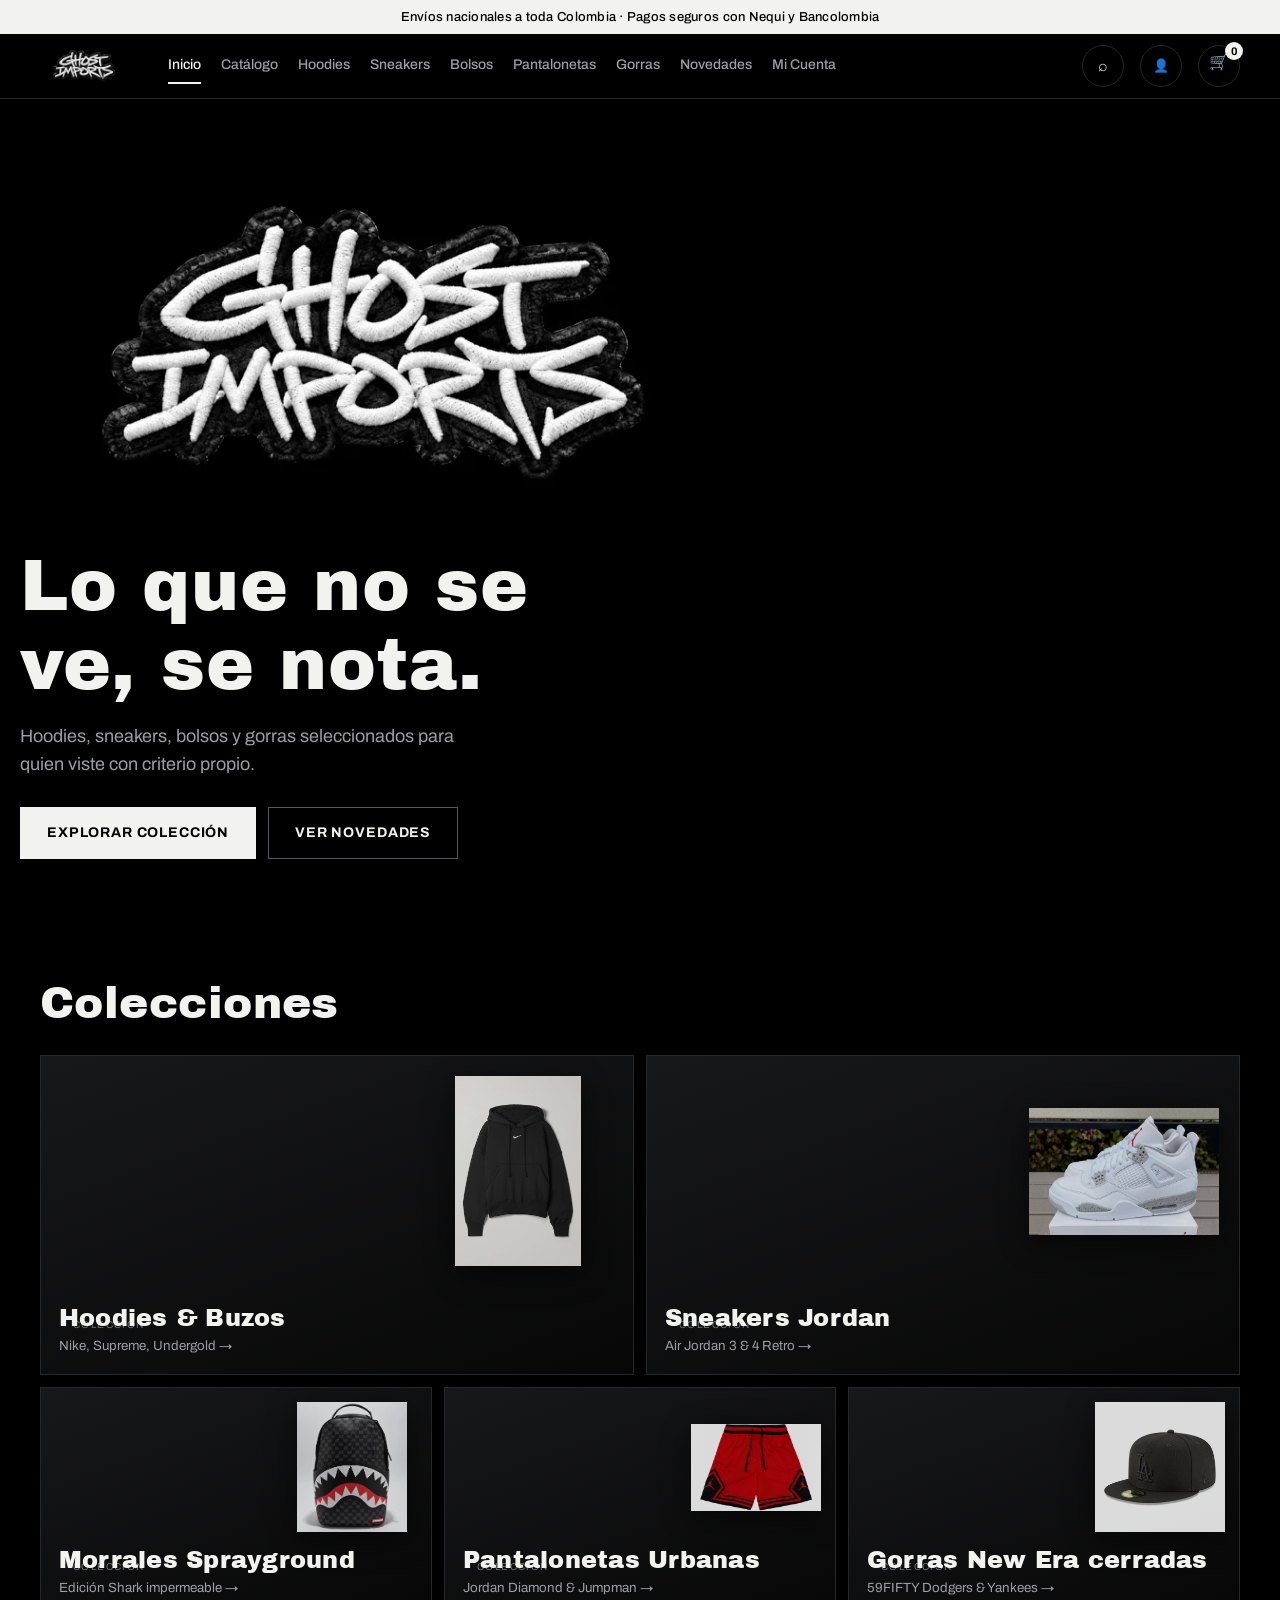
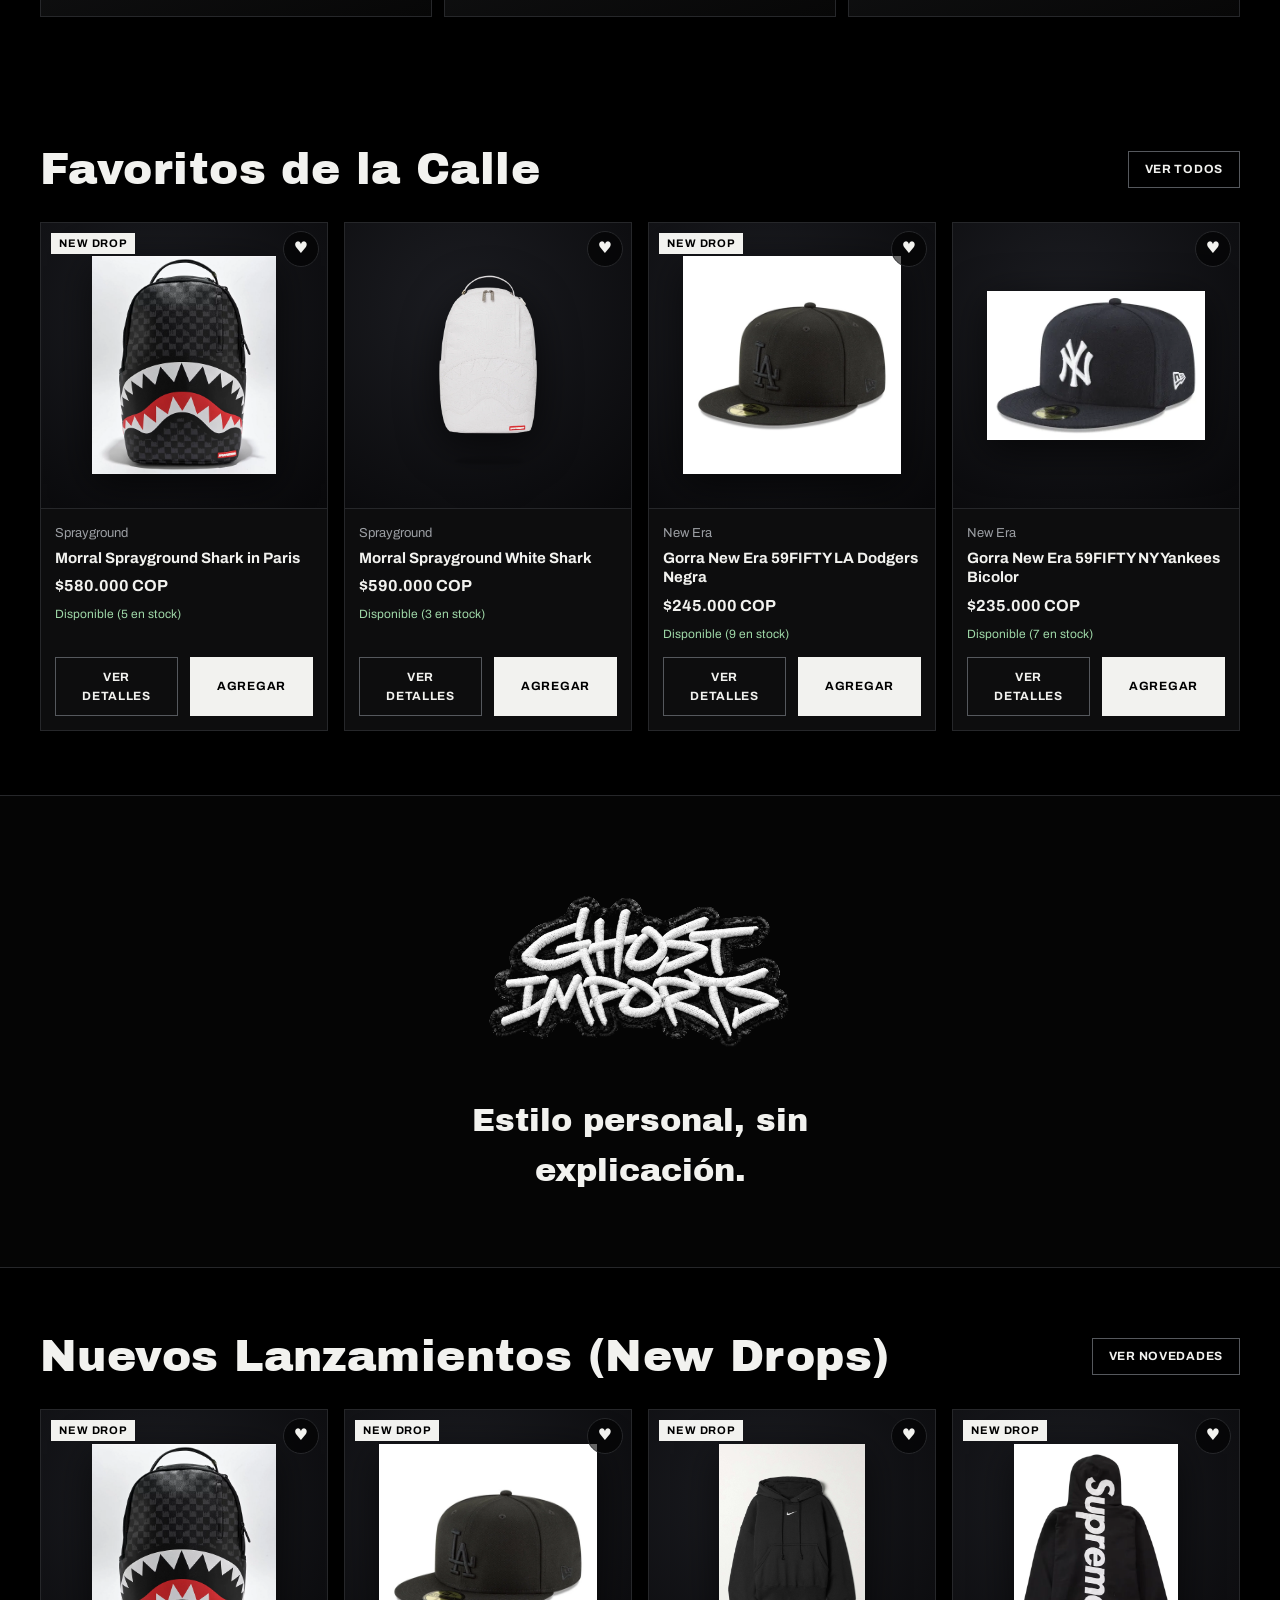
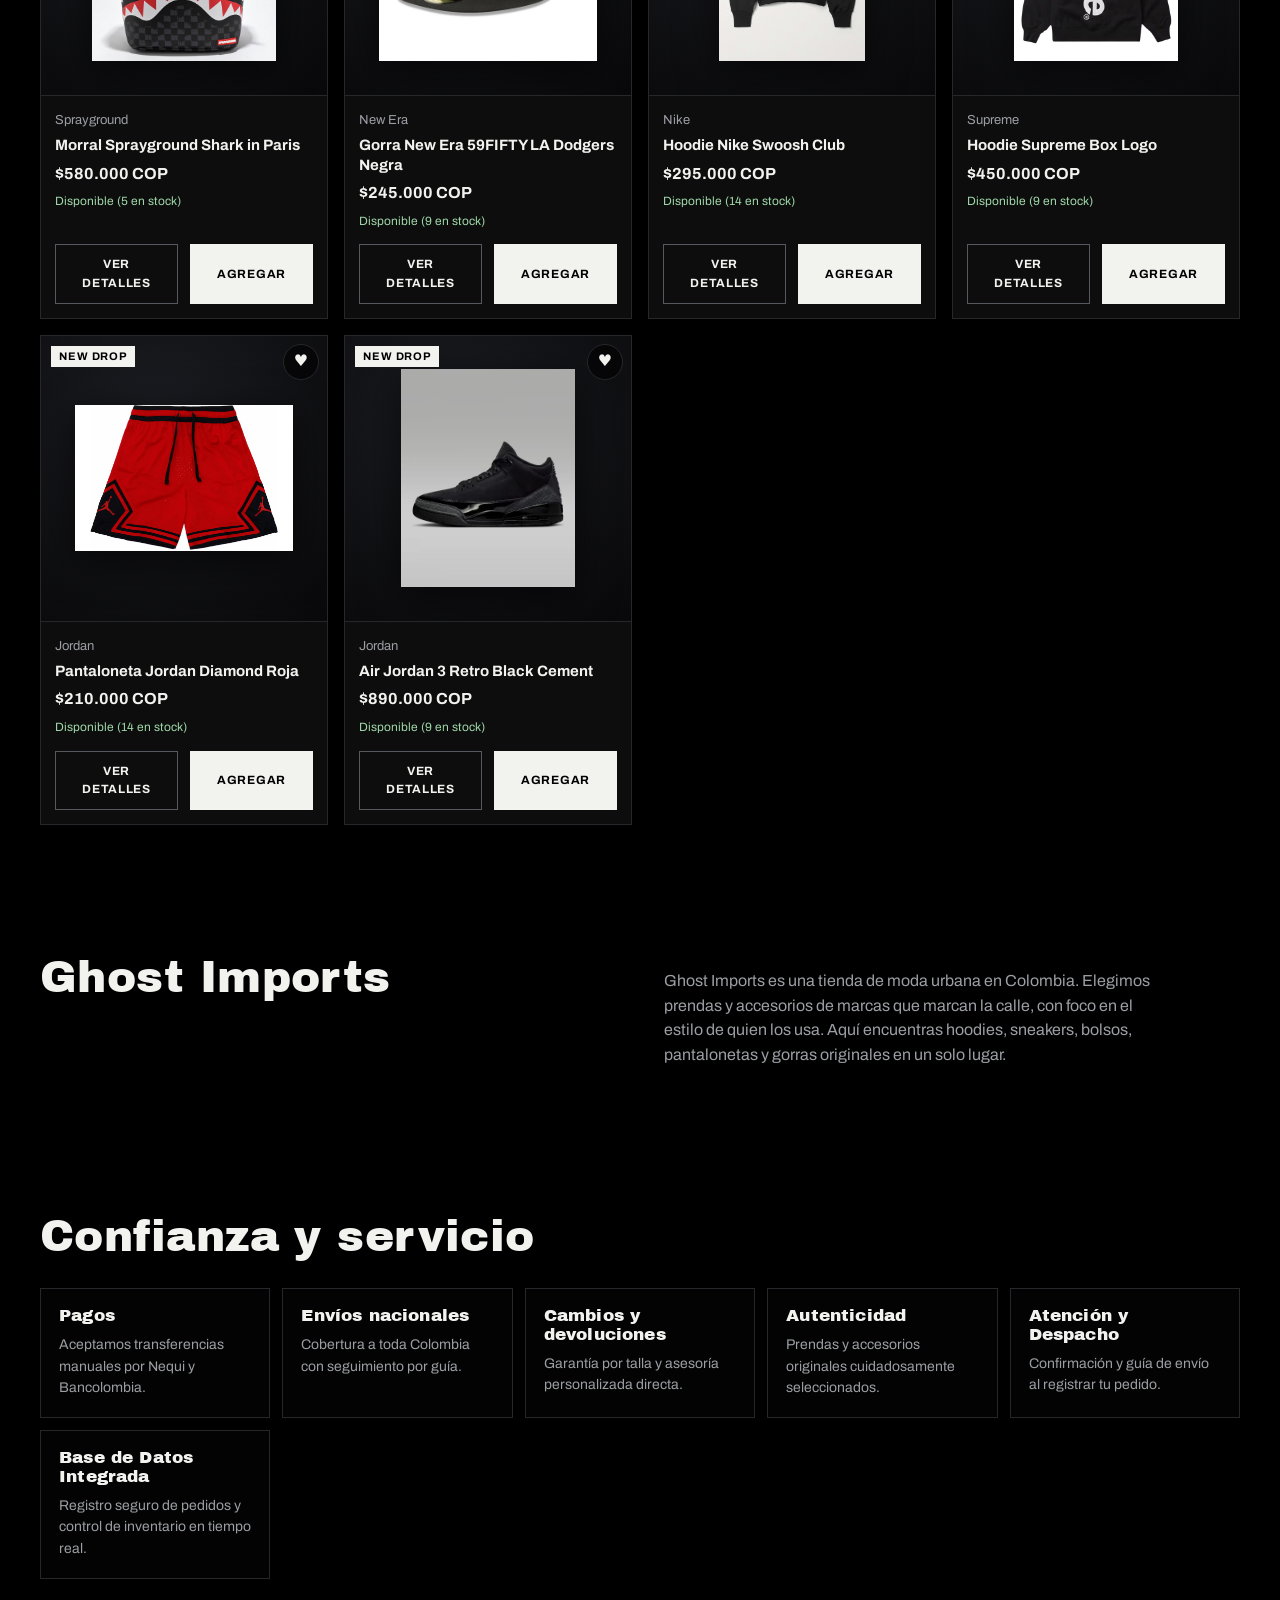
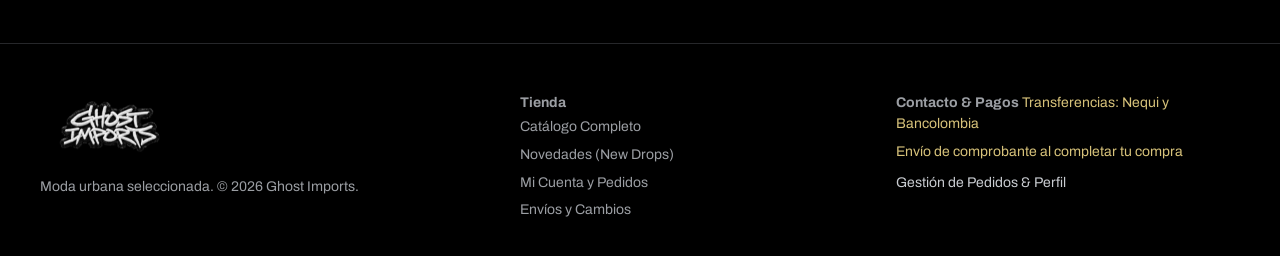
==== commit a59b093a: "222" ====
--- a/index.html
+++ b/index.html
@@ -17,7 +17,7 @@
 <body>
 
   <!-- Barra de Notificación Superior -->
-  <div class="top">Envíos nacionales a toda Colombia · Pagos con Nequi y Bancolombia</div>
+  <div class="top">Envíos nacionales a toda Colombia · Pagos seguros con Nequi y Bancolombia</div>
 
   <!-- Cabecera de Navegación -->
   <header>
@@ -70,34 +70,44 @@
         <h2>Colecciones</h2>
         <div class="cats">
           <a class="cat" href="catalogo.html?cat=hoodies">
+            <div class="cat-text">
+              <span class="ph">Colección</span>
+              <h3>Hoodies & Buzos</h3>
+              <small>Nike, Supreme, Undergold →</small>
+            </div>
             <img src="img/hoddie nike.png" alt="Hoodies" class="cat-bg-img">
-            <span class="ph">Colección</span>
-            <h3>Hoodies & Buzos</h3>
-            <small>Nike, Supreme, Undergold →</small>
           </a>
           <a class="cat" href="catalogo.html?cat=sneakers">
+            <div class="cat-text">
+              <span class="ph">Colección</span>
+              <h3>Sneakers Jordan</h3>
+              <small>Air Jordan 3 & 4 Retro →</small>
+            </div>
             <img src="img/jordan 4 oreo.png" alt="Sneakers" class="cat-bg-img">
-            <span class="ph">Colección</span>
-            <h3>Sneakers Jordan</h3>
-            <small>Air Jordan 3 & 4 Retro →</small>
           </a>
           <a class="cat" href="catalogo.html?cat=bolsos">
+            <div class="cat-text">
+              <span class="ph">Colección</span>
+              <h3>Morrales Sprayground</h3>
+              <small>Edición Shark impermeable →</small>
+            </div>
             <img src="img/sprawground.png" alt="Bolsos" class="cat-bg-img">
-            <span class="ph">Colección</span>
-            <h3>Morrales Sprayground</h3>
-            <small>Edición Shark impermeable →</small>
           </a>
           <a class="cat" href="catalogo.html?cat=pantalonetas">
+            <div class="cat-text">
+              <span class="ph">Colección</span>
+              <h3>Pantalonetas Urbanas</h3>
+              <small>Jordan Diamond & Jumpman →</small>
+            </div>
             <img src="img/pantaloneta jordan roja.png" alt="Pantalonetas" class="cat-bg-img">
-            <span class="ph">Colección</span>
-            <h3>Pantalonetas Urbanas</h3>
-            <small>Jordan Diamond & Jumpman →</small>
           </a>
           <a class="cat" href="catalogo.html?cat=gorras">
+            <div class="cat-text">
+              <span class="ph">Colección</span>
+              <h3>Gorras New Era cerradas</h3>
+              <small>59FIFTY Dodgers & Yankees →</small>
+            </div>
             <img src="img/new era LA negra.png" alt="Gorras" class="cat-bg-img">
-            <span class="ph">Colección</span>
-            <h3>Gorras New Era cerradas</h3>
-            <small>59FIFTY Dodgers & Yankees →</small>
           </a>
         </div>
       </div>
@@ -167,8 +177,8 @@
             <p class="pend">Prendas y accesorios originales cuidadosamente seleccionados.</p>
           </div>
           <div class="tr">
-            <h3>Atención al cliente</h3>
-            <p class="pend">Confirmación de pedidos y comprobantes vía WhatsApp.</p>
+            <h3>Atención y Despacho</h3>
+            <p class="pend">Confirmación y guía de envío al registrar tu pedido.</p>
           </div>
           <div class="tr">
             <h3>Base de Datos Integrada</h3>
@@ -196,7 +206,7 @@
       <div>
         <b>Contacto & Pagos</b>
         <span class="pend">Transferencias: Nequi y Bancolombia</span>
-        <span class="pend" style="display:block">Atención WhatsApp: disponible al pagar</span>
+        <span class="pend" style="display:block;margin-top:6px">Envío de comprobante al completar tu compra</span>
         <a href="cuenta.html" style="margin-top:6px;color:var(--sil)">
           Gestión de Pedidos & Perfil
         </a>
--- a/css/styles.css
+++ b/css/styles.css
@@ -35,10 +35,14 @@
 html {
   scroll-padding-top: env(safe-area-inset-top, 0px);
   scroll-behavior: smooth;
+  overflow-x: hidden;
+  width: 100%;
 }
 
 body {
   margin: 0;
+  width: 100%;
+  overflow-x: hidden;
   background: var(--bg);
   color: var(--ink);
   font: 400 16px/1.55 'Archivo', system-ui, -apple-system, sans-serif;
@@ -361,6 +365,14 @@
   grid-column: span 2;
 }
 
+.cat-text {
+  display: flex;
+  flex-direction: column;
+  position: relative;
+  z-index: 2;
+  margin-top: auto;
+}
+
 .cat h3 {
   font-size: 24px;
   position: relative;
@@ -624,11 +636,16 @@
   align-self: flex-start;
 }
 
-.filters label {
+.f-item {
+  display: flex;
+  flex-direction: column;
+}
+
+.f-item label {
   display: block;
   font-size: 13px;
   color: var(--mut);
-  margin: 14px 0 4px;
+  margin: 10px 0 4px;
 }
 
 select,
@@ -901,25 +918,52 @@
 .pm {
   border: 1px solid var(--line);
   margin: 18px 0 0;
-  padding: 10px 14px;
-  display: flex;
-  gap: 20px;
-  flex-wrap: wrap;
+  padding: 14px;
+  display: grid;
+  grid-template-columns: 1fr 1fr;
+  gap: 12px;
+  background: var(--card);
 }
 
 .pm legend {
   font-size: 13px;
-  color: var(--mut);
+  color: var(--sil);
+  font-weight: 700;
+  text-transform: uppercase;
+  letter-spacing: 0.05em;
   padding: 0 6px;
 }
 
 .pmo {
   display: flex !important;
   align-items: center;
-  gap: 8px;
+  gap: 10px;
   margin: 0 !important;
   color: var(--ink) !important;
   font-size: 15px !important;
+  font-weight: 600;
+  cursor: pointer;
+  padding: 12px 14px;
+  border: 1px solid var(--line);
+  background: #000;
+  transition: all 0.2s ease;
+  user-select: none;
+}
+
+.pmo:hover {
+  border-color: var(--sil);
+}
+
+.pmo:has(input:checked) {
+  border-color: var(--ink);
+  background: rgba(255, 255, 255, 0.04);
+}
+
+.pmo input[type="radio"] {
+  width: 18px;
+  height: 18px;
+  margin: 0;
+  accent-color: var(--ink);
   cursor: pointer;
 }
 
@@ -1071,85 +1115,7 @@
 }
 
 /* --------------------------------------------------------------------------
-   17. RESPONSIVIDAD (MEDIA QUERIES)
-   -------------------------------------------------------------------------- */
-@media (max-width: 860px) {
-  nav {
-    display: none;
-    position: absolute;
-    top: 64px;
-    left: 0;
-    right: 0;
-    background: #000;
-    flex-direction: column;
-    margin: 0;
-    padding: 12px 20px 20px;
-    border-bottom: 1px solid var(--line);
-    gap: 4px;
-  }
-
-  nav.open {
-    display: flex;
-  }
-
-  nav a {
-    padding: 12px 0;
-    font-size: 16px;
-  }
-
-  #burger {
-    display: grid;
-  }
-
-  .cats {
-    grid-template-columns: 1fr 1fr;
-  }
-
-  .cat,
-  .cat:nth-child(n) {
-    grid-column: auto;
-    min-height: 190px;
-  }
-
-  .cat:nth-child(1) {
-    grid-column: span 2;
-  }
-
-  .two,
-  .pd,
-  .fg {
-    grid-template-columns: 1fr;
-  }
-
-  .cat-top {
-    flex-direction: column;
-  }
-
-  .filters {
-    width: 100%;
-    position: static;
-  }
-
-  .grid {
-    grid-template-columns: repeat(2, 1fr);
-    gap: 10px;
-  }
-
-  .cb {
-    padding: 10px;
-  }
-
-  .cb .row {
-    flex-direction: column;
-  }
-
-  section {
-    padding: 44px 0;
-  }
-}
-
-/* --------------------------------------------------------------------------
-   17.1 AUTENTICACIÓN, CUENTA & GESTIÓN
+   17. COMPONENTES DE CUENTA, ADMINISTRACIÓN & TABLAS
    -------------------------------------------------------------------------- */
 .auth-box {
   max-width: 480px;
@@ -1196,11 +1162,11 @@
 .auth-box input,
 .auth-box select {
   width: 100%;
-  padding: 11px 14px;
+  padding: 12px 14px;
   background: #000;
   border: 1px solid var(--line);
   color: var(--ink);
-  font-size: 14px;
+  font-size: 15px;
   outline: none;
   transition: border-color 0.2s;
 }
@@ -1213,11 +1179,12 @@
 .status-badge {
   display: inline-block;
   padding: 4px 10px;
-  font-size: 12px;
+  font-size: 11px;
   font-weight: 600;
   border: 1px solid var(--line);
   text-transform: uppercase;
   letter-spacing: 0.04em;
+  border-radius: 2px;
 }
 
 .status-badge.ok {
@@ -1249,12 +1216,7 @@
   grid-template-columns: 320px 1fr;
   gap: 28px;
   margin-top: 24px;
-}
-
-@media (max-width: 860px) {
-  .account-grid {
-    grid-template-columns: 1fr;
-  }
+  align-items: start;
 }
 
 .user-card {
@@ -1327,8 +1289,974 @@
   cursor: pointer;
 }
 
+#userBtn {
+  width: auto;
+  min-width: 42px;
+  height: 42px;
+  padding: 0 12px;
+  border-radius: 21px;
+  display: inline-flex;
+  align-items: center;
+  justify-content: center;
+  gap: 6px;
+  font-size: 13px;
+  white-space: nowrap;
+}
+
+/* Contenedor de tablas responsivas con scroll horizontal suave */
+.db-table-wrap {
+  width: 100%;
+  overflow-x: auto;
+  -webkit-overflow-scrolling: touch;
+  margin-bottom: 12px;
+  border: 1px solid var(--line);
+}
+
+.db-table {
+  min-width: 720px;
+  width: 100%;
+  border-collapse: collapse;
+}
+
+.db-table th,
+.db-table td {
+  padding: 12px 14px;
+  text-align: left;
+  border-bottom: 1px solid var(--line);
+}
+
+.db-table tr:hover td {
+  background: rgba(255, 255, 255, 0.02);
+}
+
 /* --------------------------------------------------------------------------
-   18. ACCESIBILIDAD (PREFERS-REDUCED-MOTION)
+   18. ESTILOS DE COMPROBANTE OFICIAL DIGITAL & BOTÓN WHATSAPP (+57 316 6045499)
+   -------------------------------------------------------------------------- */
+
+/* Botón Destacado de Envío a WhatsApp */
+.btn-wa-send {
+  background: #25D366 !important;
+  color: #000000 !important;
+  border: 1px solid #25D366 !important;
+  font-weight: 800 !important;
+  font-size: 13.5px !important;
+  letter-spacing: 0.04em !important;
+  display: inline-flex !important;
+  align-items: center !important;
+  justify-content: center !important;
+  gap: 8px !important;
+  padding: 14px 20px !important;
+  border-radius: 4px !important;
+  text-decoration: none !important;
+  box-shadow: 0 4px 18px rgba(37, 211, 102, 0.35) !important;
+  transition: transform 0.2s ease, box-shadow 0.2s ease, background 0.2s ease !important;
+  cursor: pointer;
+  text-transform: uppercase;
+}
+
+.btn-wa-send:hover {
+  background: #20bd5a !important;
+  color: #000000 !important;
+  transform: translateY(-2px);
+  box-shadow: 0 6px 24px rgba(37, 211, 102, 0.5) !important;
+}
+
+.btn-wa-send svg {
+  flex-shrink: 0;
+}
+
+.btn-copied {
+  background: var(--ok) !important;
+  color: #000 !important;
+  border-color: var(--ok) !important;
+}
+
+/* WhatsApp solo disponible al momento del pago */
+.wa-floating-btn {
+  display: none !important;
+}
+
+/* Tarjeta Oficial de Comprobante Digital Ghost Imports */
+.comprobante-card {
+  background: linear-gradient(180deg, #131417 0%, #08080a 100%);
+  border: 1px solid #33363d;
+  border-radius: 6px;
+  padding: 24px;
+  margin: 20px 0;
+  box-shadow: 0 12px 36px rgba(0, 0, 0, 0.7);
+  color: var(--ink);
+}
+
+.comprobante-header {
+  display: flex;
+  justify-content: space-between;
+  align-items: center;
+  flex-wrap: wrap;
+  gap: 14px;
+  border-bottom: 1px solid var(--line);
+  padding-bottom: 16px;
+  margin-bottom: 18px;
+}
+
+.comprobante-brand {
+  display: flex;
+  align-items: center;
+  gap: 12px;
+}
+
+.comprobante-logo {
+  height: 38px;
+  mix-blend-mode: lighten;
+}
+
+.comprobante-brand h3 {
+  font-size: 18px;
+  margin: 0;
+  letter-spacing: 0.05em;
+}
+
+.comprobante-tag {
+  font-size: 10.5px;
+  color: var(--accent);
+  letter-spacing: 0.1em;
+  font-weight: 700;
+  display: block;
+  margin-top: 2px;
+}
+
+.comprobante-summary-grid {
+  display: grid;
+  grid-template-columns: repeat(4, 1fr);
+  gap: 12px;
+  margin-bottom: 20px;
+}
+
+.comprobante-box {
+  background: #000;
+  border: 1px solid var(--line);
+  padding: 12px;
+  border-radius: 4px;
+}
+
+.comprobante-box small {
+  display: block;
+  color: var(--mut);
+  font-size: 10px;
+  letter-spacing: 0.06em;
+  margin-bottom: 4px;
+}
+
+.comprobante-box b {
+  font-size: 14.5px;
+  color: var(--ink);
+  word-break: break-word;
+}
+
+.comprobante-highlight {
+  color: var(--accent) !important;
+  font-size: 17px !important;
+}
+
+.comprobante-price {
+  color: var(--ok) !important;
+  font-size: 17px !important;
+}
+
+.comprobante-section {
+  border-top: 1px solid var(--line);
+  padding: 18px 0;
+}
+
+.comprobante-section h4 {
+  font-size: 13.5px;
+  color: var(--sil);
+  text-transform: uppercase;
+  letter-spacing: 0.06em;
+  margin-bottom: 12px;
+}
+
+.comprobante-client-grid {
+  display: grid;
+  grid-template-columns: repeat(2, 1fr);
+  gap: 8px 16px;
+  font-size: 13.5px;
+  background: rgba(255, 255, 255, 0.02);
+  border: 1px solid #1f2024;
+  padding: 14px;
+  border-radius: 4px;
+}
+
+.comprobante-client-grid span {
+  color: var(--mut);
+  margin-right: 6px;
+}
+
+.comprobante-items-list {
+  display: flex;
+  flex-direction: column;
+  gap: 8px;
+  margin-bottom: 12px;
+}
+
+.comprobante-item {
+  display: flex;
+  align-items: center;
+  gap: 12px;
+  padding: 10px;
+  background: #000;
+  border: 1px solid var(--line);
+  border-radius: 4px;
+}
+
+.comprobante-item-img {
+  width: 44px;
+  height: 44px;
+  background: #111;
+  border: 1px solid var(--line);
+  flex-shrink: 0;
+  display: flex;
+  align-items: center;
+  justify-content: center;
+  padding: 2px;
+}
+
+.comprobante-item-img img {
+  max-width: 100%;
+  max-height: 100%;
+  object-fit: contain;
+}
+
+.comprobante-item-info {
+  flex: 1;
+  min-width: 0;
+}
+
+.comprobante-item-info b {
+  font-size: 13.5px;
+  display: block;
+  white-space: nowrap;
+  overflow: hidden;
+  text-overflow: ellipsis;
+}
+
+.comprobante-meta {
+  font-size: 12px;
+  color: var(--mut);
+}
+
+.comprobante-item-total {
+  text-align: right;
+  font-size: 14px;
+  font-weight: 700;
+  white-space: nowrap;
+}
+
+.comprobante-totals-row {
+  display: flex;
+  justify-content: space-between;
+  align-items: center;
+  padding: 8px 12px;
+  font-size: 13.5px;
+  border-top: 1px solid var(--line);
+}
+
+.comprobante-totals-row.final {
+  font-size: 17px;
+  font-weight: 700;
+  background: #000;
+  border: 1px solid var(--line);
+  margin-top: 6px;
+  border-radius: 4px;
+}
+
+.comprobante-totals-row.final b {
+  color: var(--ok);
+  font-size: 20px;
+}
+
+.comprobante-bank-card {
+  background: #141209;
+  border: 1px solid #5a4b1e;
+  border-radius: 4px;
+  padding: 16px;
+  margin-top: 16px;
+}
+
+.comprobante-bank-title {
+  font-weight: 700;
+  color: var(--accent);
+  font-size: 14px;
+  margin-bottom: 10px;
+}
+
+.comprobante-bank-details {
+  display: grid;
+  grid-template-columns: repeat(2, 1fr);
+  gap: 8px 16px;
+  font-size: 13.5px;
+}
+
+.comprobante-acc-number {
+  font-size: 16px;
+  color: #fff;
+  letter-spacing: 0.05em;
+}
+
+.comprobante-bank-note {
+  font-size: 12.5px;
+  color: var(--mut);
+  margin: 12px 0 0;
+  line-height: 1.5;
+}
+
+.comprobante-actions {
+  display: flex;
+  flex-direction: column;
+  gap: 12px;
+  margin-top: 22px;
+}
+
+.comprobante-subactions,
+.comprobante-links {
+  display: flex;
+  gap: 10px;
+  flex-wrap: wrap;
+}
+
+.comprobante-subactions button,
+.comprobante-links a {
+  flex: 1;
+  min-width: 140px;
+  font-size: 12px;
+  text-align: center;
+}
+
+/* --------------------------------------------------------------------------
+   19. SISTEMA DE RESPONSIVIDAD TOTAL (COMPUTADORA, TABLET & CELULAR)
+   -------------------------------------------------------------------------- */
+
+/* TABLETS Y LAPTOPS MEDIANAS (<= 960px) */
+/* Soporte global para menú desplegable sin bugs */
+body.menu-open {
+  overflow: hidden !important;
+  touch-action: none !important;
+}
+
+header.menu-open {
+  backdrop-filter: none !important;
+  -webkit-backdrop-filter: none !important;
+  background: #08080a !important;
+  z-index: 99999 !important;
+}
+
+@media (max-width: 960px) {
+  #burger {
+    display: grid !important;
+    place-items: center;
+    z-index: 100000 !important;
+    cursor: pointer;
+    font-size: 20px;
+    line-height: 1;
+    -webkit-tap-highlight-color: transparent;
+    user-select: none;
+    border: 1px solid var(--line);
+    background: transparent;
+  }
+
+  #burger * {
+    pointer-events: none;
+  }
+
+  nav {
+    display: none;
+    position: fixed !important;
+    top: 64px !important;
+    left: 0 !important;
+    right: 0 !important;
+    bottom: 0 !important;
+    width: 100% !important;
+    height: calc(100dvh - 64px) !important;
+    background: #08080a !important;
+    backdrop-filter: none !important;
+    -webkit-backdrop-filter: none !important;
+    flex-direction: column !important;
+    margin: 0 !important;
+    padding: 20px 20px calc(30px + env(safe-area-inset-bottom, 0px)) !important;
+    border-top: 1px solid var(--line);
+    gap: 8px !important;
+    z-index: 99999 !important;
+    overflow-y: auto !important;
+    -webkit-overflow-scrolling: touch !important;
+  }
+
+  nav.open {
+    display: flex !important;
+    animation: fadeInNav 0.2s ease-out;
+  }
+
+  @keyframes fadeInNav {
+    from {
+      opacity: 0;
+      transform: translateY(-8px);
+    }
+    to {
+      opacity: 1;
+      transform: translateY(0);
+    }
+  }
+
+  nav a {
+    padding: 14px 16px;
+    font-size: 16px;
+    border-radius: 4px;
+    border-bottom: 1px solid #1a1a1f;
+    color: var(--ink);
+    display: flex;
+    align-items: center;
+    justify-content: space-between;
+  }
+
+  nav a::after {
+    content: "→";
+    color: var(--mut);
+    font-size: 14px;
+  }
+
+  nav a:hover,
+  nav a.on {
+    background: rgba(255, 255, 255, 0.05);
+    color: var(--ink);
+    border-color: var(--ink);
+  }
+
+  .cats {
+    grid-template-columns: repeat(2, 1fr);
+    gap: 12px;
+  }
+
+  .cat:nth-child(1) {
+    grid-column: span 2;
+    min-height: 240px;
+  }
+
+  .cat:nth-child(n+2) {
+    grid-column: auto;
+    min-height: 200px;
+  }
+
+  .two,
+  .pd,
+  .fg {
+    grid-template-columns: 1fr;
+    gap: 32px;
+  }
+
+  .cat-top {
+    flex-direction: column;
+    gap: 18px;
+  }
+
+  .filters {
+    width: 100%;
+    position: static;
+    background: var(--card);
+    border: 1px solid var(--line);
+    padding: 16px;
+    display: grid;
+    grid-template-columns: repeat(auto-fit, minmax(160px, 1fr));
+    gap: 12px;
+    align-items: end;
+  }
+
+  .filters label {
+    margin-top: 0;
+  }
+
+  .filters label:first-child,
+  #filterQuery {
+    grid-column: 1 / -1;
+  }
+
+  .account-grid {
+    grid-template-columns: 1fr;
+    gap: 24px;
+  }
+
+  .grid {
+    grid-template-columns: repeat(3, 1fr);
+    gap: 14px;
+  }
+
+  .comprobante-summary-grid {
+    grid-template-columns: repeat(2, 1fr);
+  }
+}
+
+/* TABLETS VERTICALES Y SMARTPHONES GRANDES (<= 768px) */
+@media (max-width: 768px) {
+  .hero {
+    min-height: auto;
+    padding: 40px 0 28px;
+  }
+
+  .hero h1 {
+    font-size: clamp(28px, 7vw, 44px);
+    max-width: 100%;
+  }
+
+  .hero p {
+    font-size: 16px;
+    margin: 12px 0 22px;
+    max-width: 100%;
+  }
+
+  .hero .row {
+    flex-direction: column;
+    width: 100%;
+    gap: 10px;
+  }
+
+  .hero .row .btn {
+    width: 100%;
+  }
+
+  .grid {
+    grid-template-columns: repeat(2, 1fr);
+    gap: 12px;
+  }
+
+  .db-stat-grid {
+    grid-template-columns: repeat(2, 1fr);
+    gap: 12px;
+  }
+
+  .db-stat-card {
+    padding: 14px;
+  }
+
+  .db-stat-card b {
+    font-size: 20px;
+  }
+
+  .admin-nav {
+    overflow-x: auto;
+    white-space: nowrap;
+    flex-wrap: nowrap;
+    -webkit-overflow-scrolling: touch;
+    gap: 6px;
+    padding-bottom: 4px;
+    scrollbar-width: none;
+  }
+
+  .admin-nav::-webkit-scrollbar {
+    display: none;
+  }
+
+  .admin-nav button {
+    flex-shrink: 0;
+    padding: 10px 14px;
+    font-size: 12px;
+  }
+
+  .comprobante-client-grid,
+  .comprobante-bank-details {
+    grid-template-columns: 1fr;
+  }
+}
+
+/* SMARTPHONES Y CELULARES (<= 540px) */
+@media (max-width: 540px) {
+  .wrap {
+    padding: 0 14px;
+  }
+
+  header {
+    height: 60px;
+  }
+
+  header.menu-open {
+    height: auto !important;
+  }
+
+  header.menu-open nav {
+    top: 60px !important;
+    height: calc(100dvh - 60px) !important;
+  }
+
+  header .bar {
+    height: 60px;
+    gap: 8px;
+  }
+
+  .top {
+    font-size: 11px;
+    padding: 7px 10px;
+    line-height: 1.4;
+  }
+
+  #userBtn {
+    width: 38px;
+    height: 38px;
+    min-width: 38px;
+    padding: 0;
+    border-radius: 50%;
+    display: grid;
+    place-items: center;
+    font-size: 15px;
+  }
+
+  #userBtn .u-name {
+    display: none;
+  }
+
+  .bar {
+    gap: 8px;
+  }
+
+  .bar .lg {
+    height: 36px;
+  }
+
+  .ib {
+    width: 38px;
+    height: 38px;
+  }
+
+  /* Colecciones en Celular: Fila ultra limpia sin aplastamiento */
+  .cats {
+    display: flex !important;
+    flex-direction: column !important;
+    gap: 10px !important;
+  }
+
+  .cat {
+    min-height: 96px !important;
+    height: auto !important;
+    display: flex !important;
+    flex-direction: row !important;
+    align-items: center !important;
+    justify-content: space-between !important;
+    padding: 12px 14px !important;
+    background: linear-gradient(135deg, #16171b 0%, #07080a 100%) !important;
+    border: 1px solid #28292d !important;
+    border-radius: 6px;
+  }
+
+  .cat:nth-child(n) {
+    grid-column: auto !important;
+    min-height: 96px !important;
+  }
+
+  .cat-text {
+    display: flex !important;
+    flex-direction: column !important;
+    gap: 2px !important;
+    margin-top: 0 !important;
+    flex: 1 !important;
+    min-width: 0 !important;
+  }
+
+  .cat .ph {
+    position: static !important;
+    display: block !important;
+    font-size: 9.5px !important;
+    letter-spacing: 0.12em !important;
+    color: var(--accent) !important;
+    margin-bottom: 2px !important;
+  }
+
+  .cat h3 {
+    font-size: 16px !important;
+    line-height: 1.25 !important;
+    margin: 2px 0 !important;
+    color: var(--ink) !important;
+    white-space: normal !important;
+    word-break: normal !important;
+  }
+
+  .cat small {
+    display: block !important;
+    font-size: 11.5px !important;
+    color: var(--mut) !important;
+    margin-top: 2px !important;
+  }
+
+  .cat-bg-img {
+    position: static !important;
+    width: 74px !important;
+    height: 74px !important;
+    object-fit: contain !important;
+    margin-left: 10px !important;
+    flex-shrink: 0 !important;
+    filter: drop-shadow(0 6px 12px rgba(0, 0, 0, 0.8)) !important;
+    opacity: 1 !important;
+  }
+
+  /* Grid de Productos: 2 columnas perfectas para celular */
+  .grid {
+    grid-template-columns: repeat(2, 1fr);
+    gap: 10px;
+  }
+
+  .card-img-box {
+    padding: 8px;
+  }
+
+  .cb {
+    padding: 10px 8px;
+    gap: 4px;
+  }
+
+  .cb .br {
+    font-size: 11px;
+  }
+
+  .cb b {
+    font-size: 12.5px;
+    line-height: 1.3;
+    min-height: 34px;
+    display: -webkit-box;
+    -webkit-line-clamp: 2;
+    -webkit-box-orient: vertical;
+    overflow: hidden;
+  }
+
+  .pr {
+    font-size: 13.5px;
+  }
+
+  .av {
+    font-size: 10.5px;
+  }
+
+  .cb .row {
+    flex-direction: column;
+    gap: 6px;
+    padding-top: 6px;
+  }
+
+  .cb .btn {
+    width: 100%;
+    padding: 9px 4px;
+    font-size: 11px;
+    letter-spacing: 0.02em;
+  }
+
+  /* Carrito Drawer en celular */
+  .drawer {
+    width: 100vw;
+  }
+
+  .dh,
+  .df {
+    padding: 14px 16px;
+  }
+
+  .db {
+    padding: 8px 14px;
+  }
+
+  /* Filtros del Catálogo en Móvil */
+  .filters {
+    grid-template-columns: repeat(2, 1fr) !important;
+    padding: 14px;
+    gap: 10px;
+  }
+
+  .filters .f-full,
+  .filters .f-actions {
+    grid-column: 1 / -1;
+  }
+
+  /* Detalle de Producto en celular */
+  .pd-img-box {
+    max-height: 340px;
+    padding: 14px;
+  }
+
+  .pd-img-box img {
+    max-height: 280px;
+  }
+
+  .sz button {
+    min-width: 48px;
+    min-height: 48px;
+    font-size: 14.5px;
+    padding: 10px;
+  }
+
+  .pd .row {
+    flex-direction: column;
+    gap: 10px;
+  }
+
+  .pd .row .btn {
+    width: 100%;
+  }
+
+  /* Checkout en Celular */
+  .wrap.co {
+    padding: 20px 12px calc(48px + env(safe-area-inset-bottom, 0px)) !important;
+  }
+
+  input,
+  select,
+  textarea {
+    font-size: 16px !important;
+    padding: 12px 14px;
+  }
+
+  .pm {
+    grid-template-columns: 1fr;
+  }
+
+  .pmo {
+    padding: 12px;
+  }
+
+  /* Comprobante en Celular */
+  .comprobante-card {
+    padding: 16px 12px;
+    margin: 16px 0;
+  }
+
+  .comprobante-summary-grid {
+    grid-template-columns: 1fr 1fr;
+    gap: 8px;
+  }
+
+  .comprobante-box {
+    padding: 10px 8px;
+  }
+
+  .comprobante-box small {
+    font-size: 9.5px;
+  }
+
+  .comprobante-box b {
+    font-size: 13.5px;
+  }
+
+  .comprobante-highlight {
+    font-size: 15px !important;
+  }
+
+  .comprobante-price {
+    font-size: 15px !important;
+  }
+
+  .comprobante-item {
+    padding: 8px;
+    gap: 8px;
+  }
+
+  .comprobante-item-img {
+    width: 40px;
+    height: 40px;
+  }
+
+  .btn-wa-send {
+    font-size: 12.5px !important;
+    padding: 13px 12px !important;
+    width: 100%;
+    text-align: center;
+  }
+
+  .comprobante-subactions,
+  .comprobante-links {
+    flex-direction: column;
+  }
+
+  .comprobante-subactions button,
+  .comprobante-links a {
+    width: 100%;
+  }
+
+  /* Botón Flotante de WhatsApp Desactivado */
+  .wa-floating-btn {
+    display: none !important;
+  }
+
+  footer {
+    padding: 36px 0 24px;
+  }
+
+  .fg {
+    grid-template-columns: 1fr;
+    gap: 24px;
+  }
+}
+
+/* CELULARES EXTRA PEQUEÑOS (<= 340px) */
+@media (max-width: 340px) {
+  .grid {
+    grid-template-columns: 1fr;
+    gap: 12px;
+  }
+
+  .db-stat-grid {
+    grid-template-columns: 1fr;
+  }
+
+  .comprobante-summary-grid {
+    grid-template-columns: 1fr;
+  }
+}
+
+/* --------------------------------------------------------------------------
+   20. ESTILOS DE IMPRESIÓN (PRINT STYLES FOR COMPROBANTE)
+   -------------------------------------------------------------------------- */
+@media print {
+  body {
+    background: #ffffff !important;
+    color: #000000 !important;
+  }
+
+  header,
+  footer,
+  .top,
+  .wa-floating-btn,
+  .drawer,
+  .shade,
+  .toast,
+  .comprobante-actions,
+  #burger {
+    display: none !important;
+  }
+
+  .comprobante-card {
+    background: #ffffff !important;
+    color: #000000 !important;
+    border: 2px solid #000000 !important;
+    box-shadow: none !important;
+    padding: 20px !important;
+    margin: 0 !important;
+  }
+
+  .comprobante-logo {
+    filter: invert(1);
+  }
+
+  .comprobante-box,
+  .comprobante-client-grid,
+  .comprobante-item,
+  .comprobante-bank-card,
+  .comprobante-totals-row.final {
+    background: #f8f8f8 !important;
+    border-color: #cccccc !important;
+    color: #000000 !important;
+  }
+
+  .comprobante-box b,
+  .comprobante-highlight,
+  .comprobante-price,
+  .comprobante-totals-row.final b {
+    color: #000000 !important;
+  }
+}
+
+/* --------------------------------------------------------------------------
+   21. ACCESIBILIDAD (PREFERS-REDUCED-MOTION)
    -------------------------------------------------------------------------- */
 @media (prefers-reduced-motion: reduce) {
   * {
@@ -1337,3 +2265,4 @@
     scroll-behavior: auto !important;
   }
 }
+
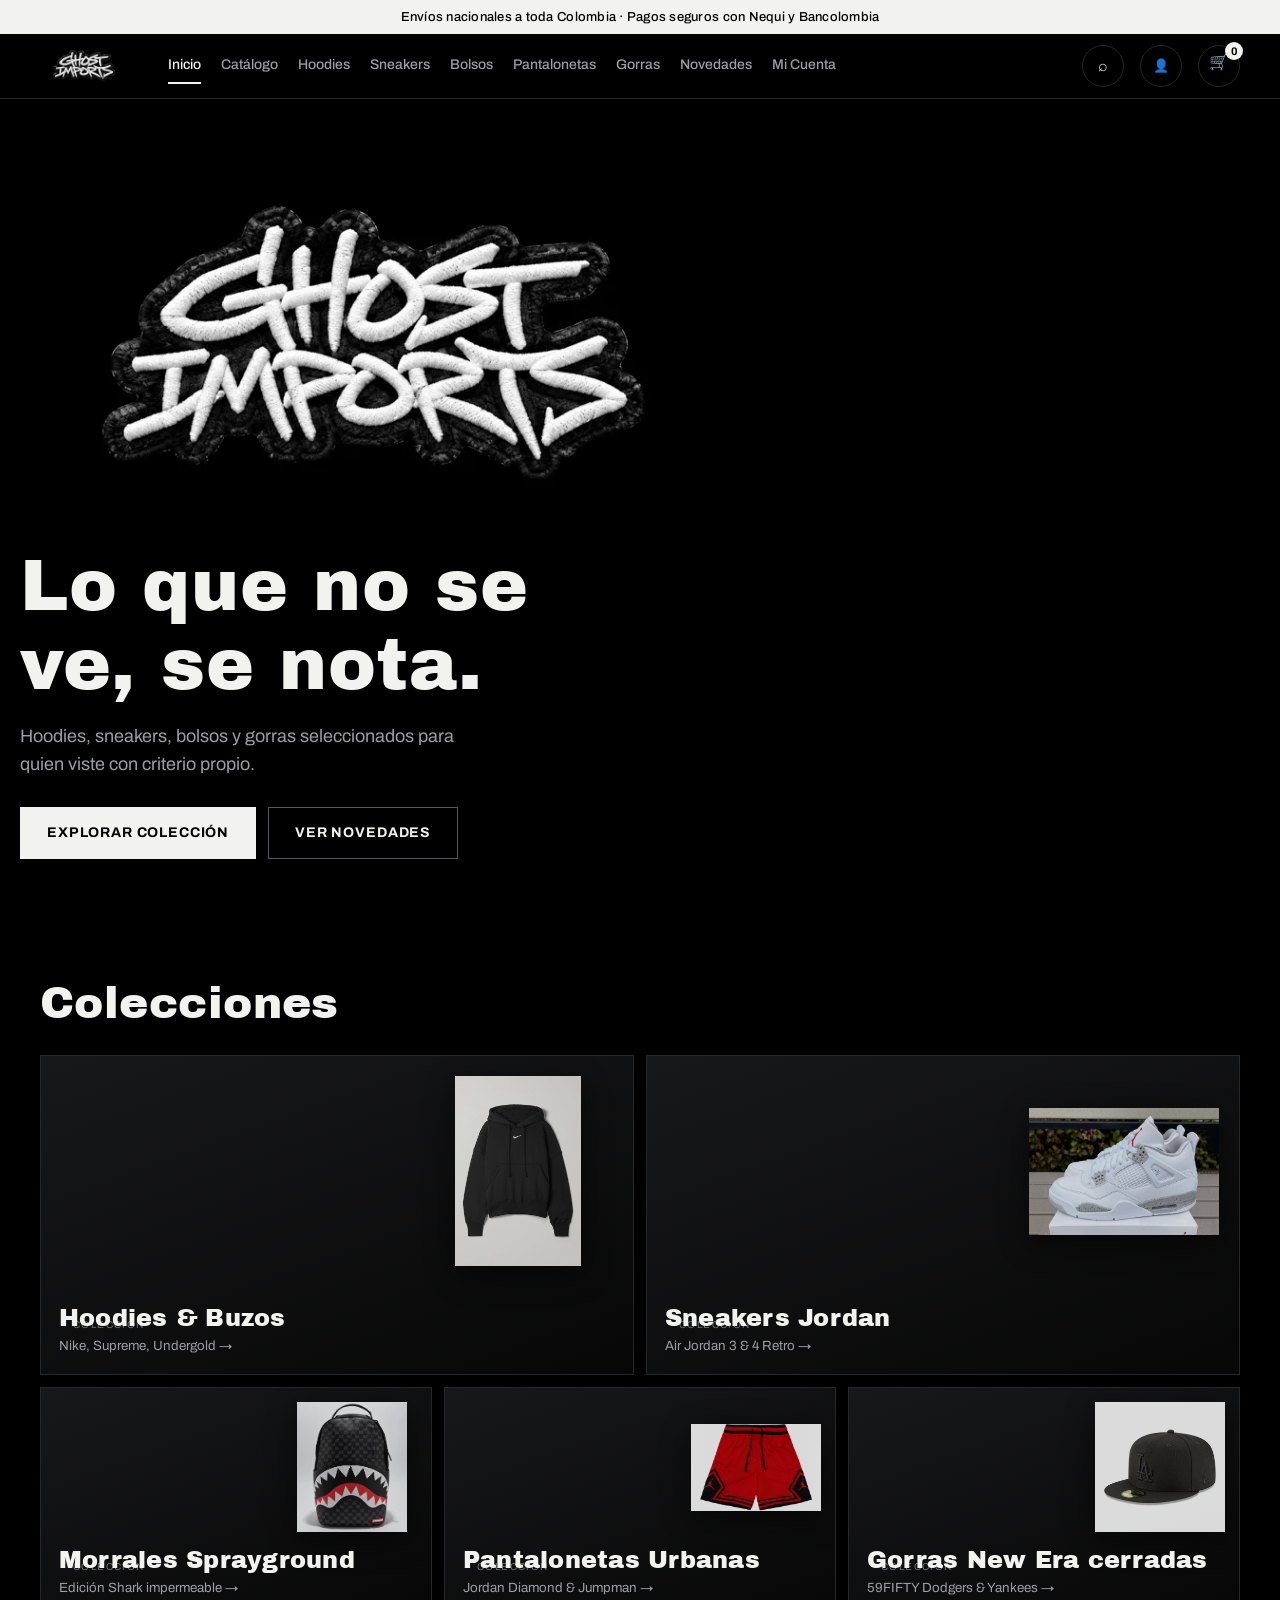
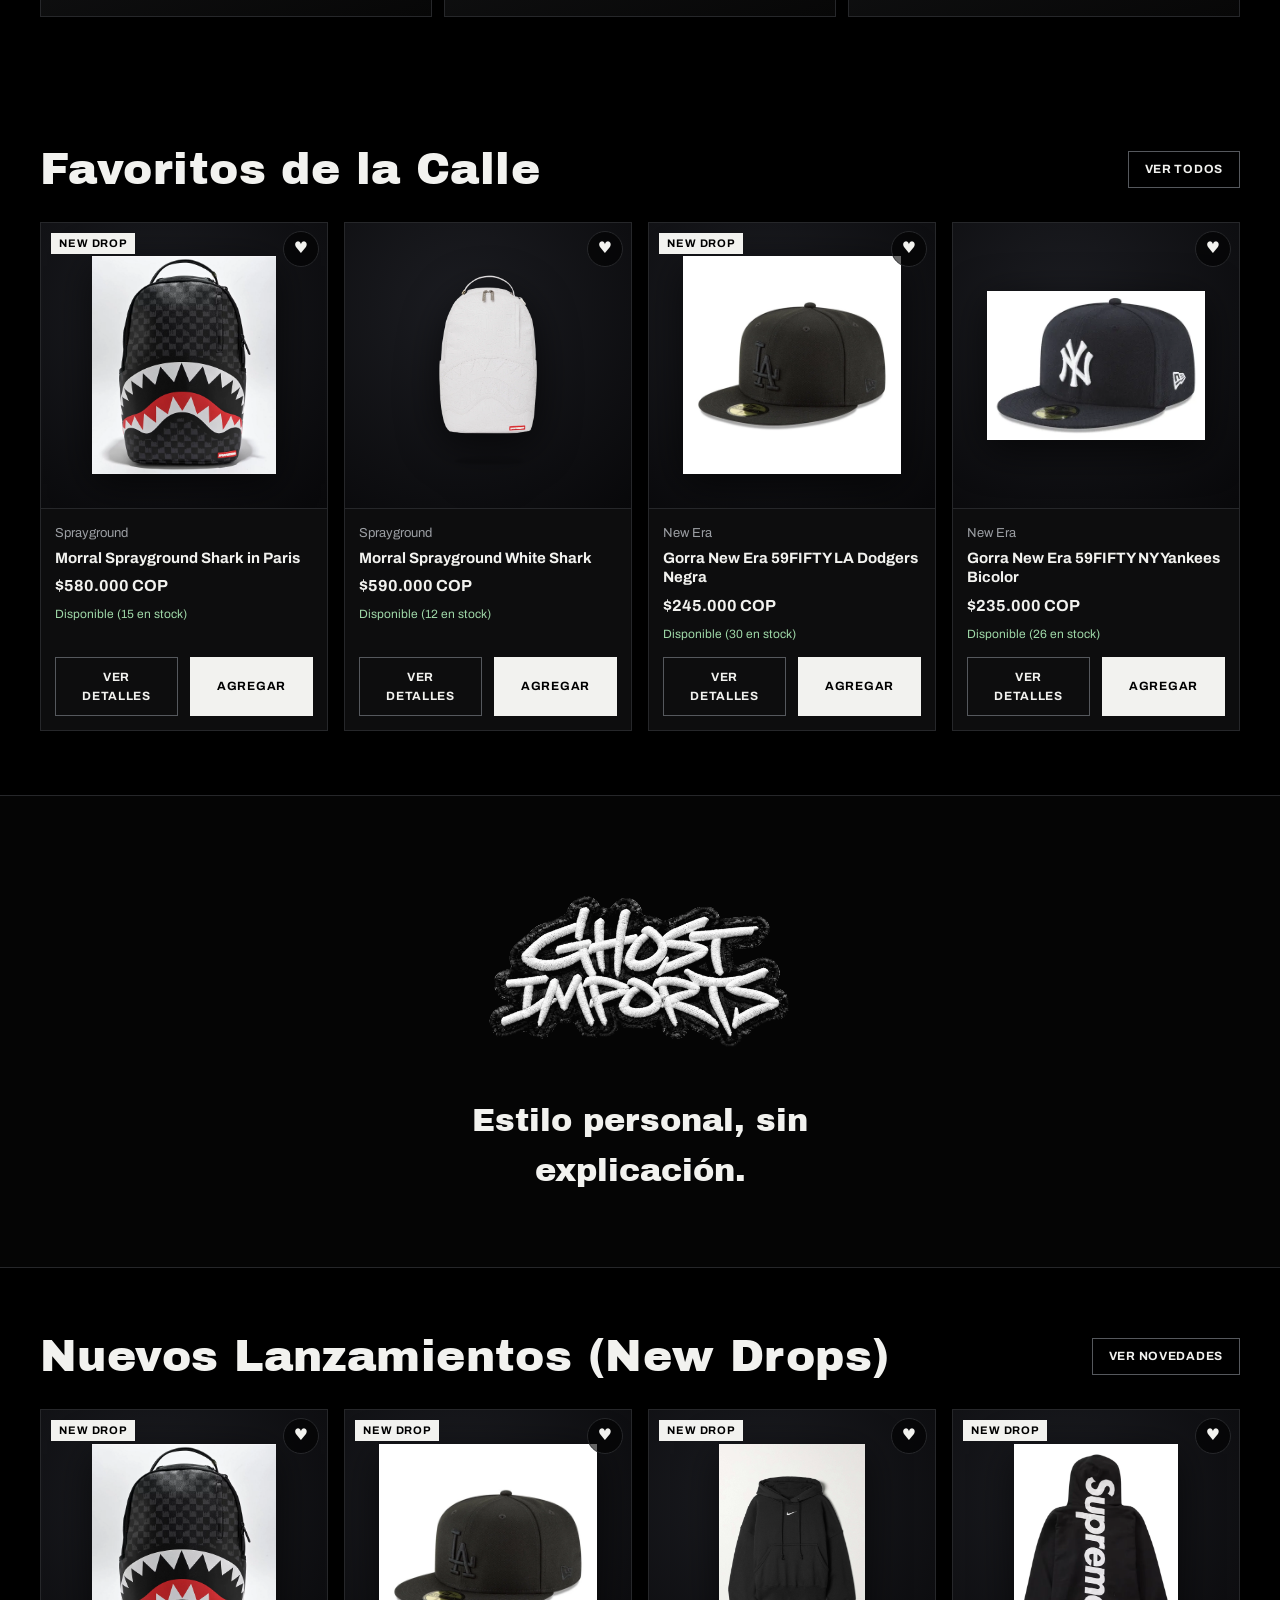
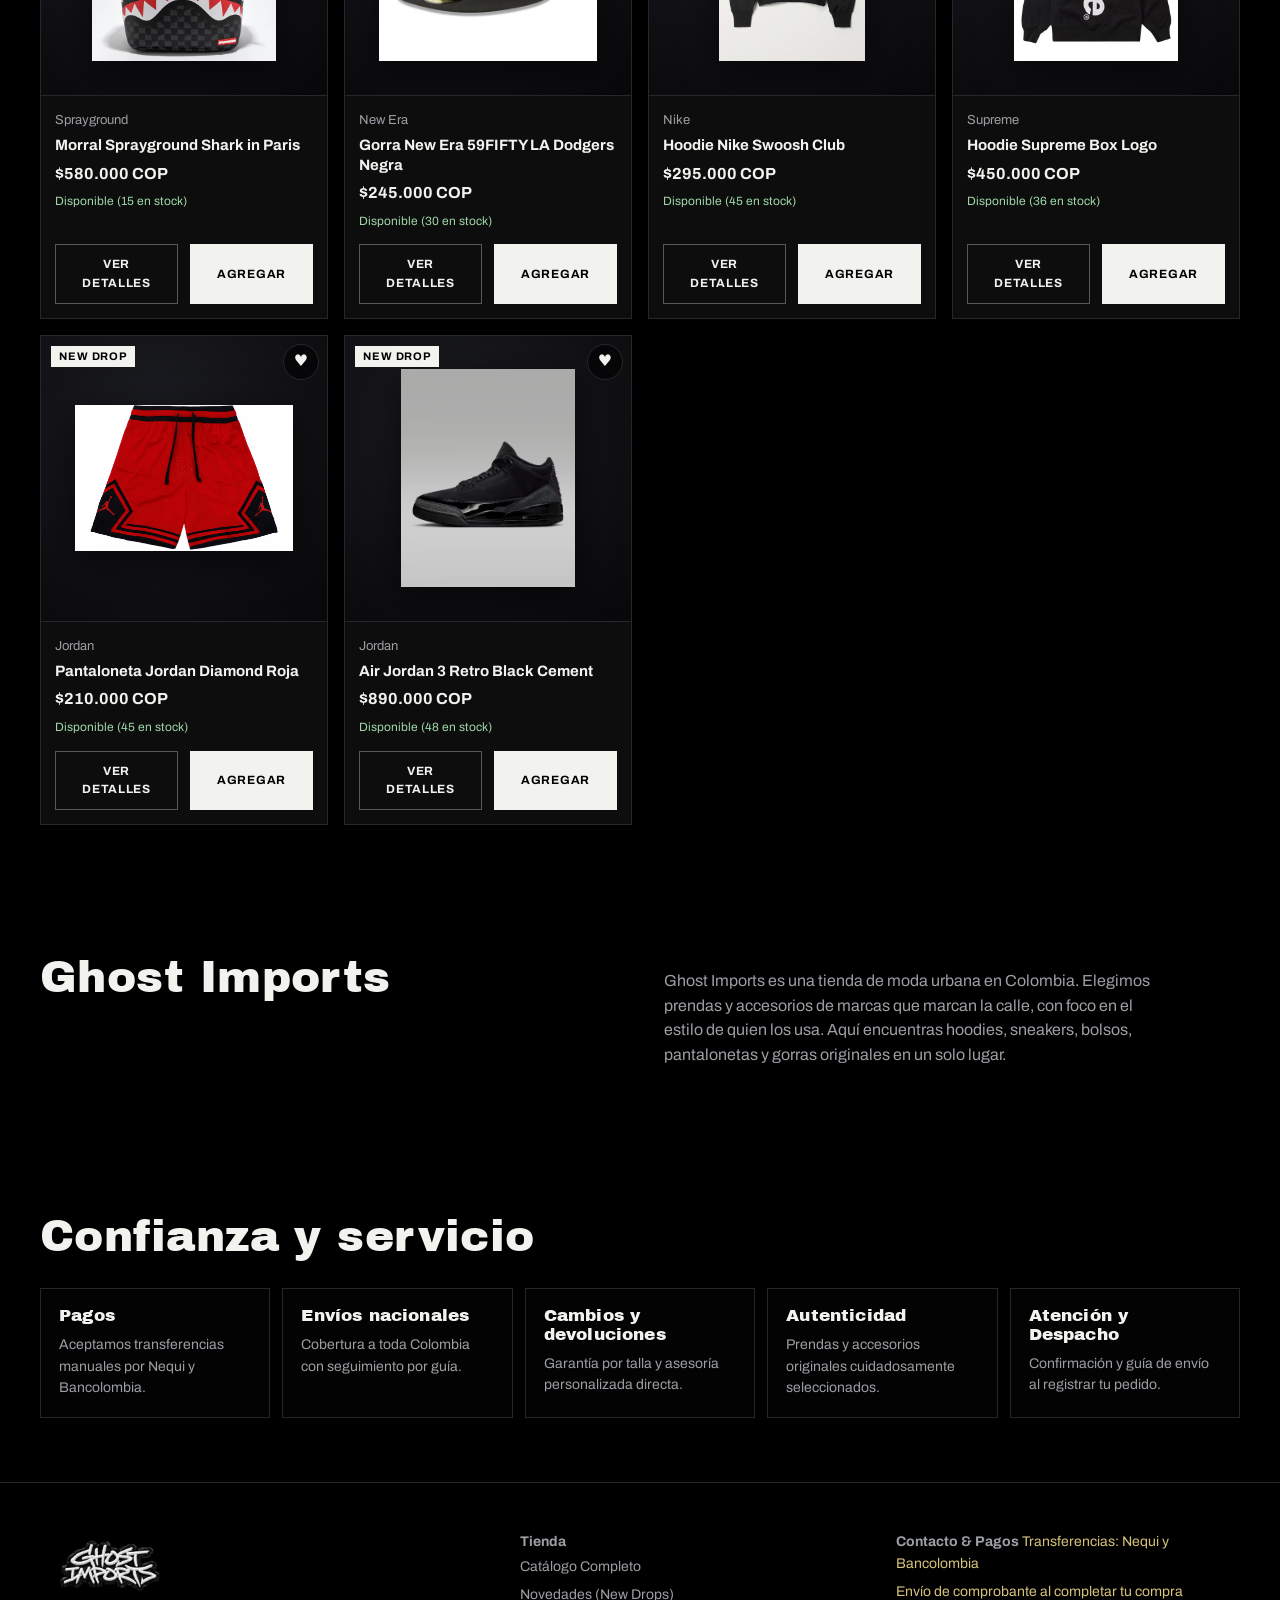
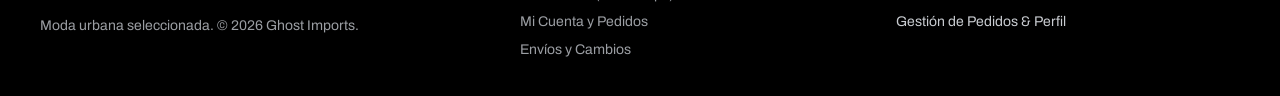
==== commit a55a8a5b: "1221" ====
--- a/index.html
+++ b/index.html
@@ -1,19 +1,23 @@
 <!DOCTYPE html>
 <html lang="es">
+
 <head>
   <meta charset="utf-8">
   <meta name="viewport" content="width=device-width, initial-scale=1, viewport-fit=cover">
   <title>Ghost Imports | Streetwear en Colombia</title>
-  <meta name="description" content="Ghost Imports: hoodies Nike, Supreme, Undergold, sneakers Jordan, bolsos Sprayground, pantalonetas y gorras New Era cerradas. Envíos en Colombia.">
-  
+  <meta name="description"
+    content="Ghost Imports: hoodies Nike, Supreme, Undergold, sneakers Jordan, bolsos Sprayground, pantalonetas y gorras New Era cerradas. Envíos en Colombia.">
+
   <!-- Tipografía Oficial Google Fonts -->
   <link rel="preconnect" href="https://fonts.googleapis.com">
   <link rel="preconnect" href="https://fonts.gstatic.com" crossorigin>
-  <link rel="stylesheet" href="https://fonts.googleapis.com/css2?family=Archivo+Black&family=Archivo:wght@400;500;700&display=swap">
-  
+  <link rel="stylesheet"
+    href="https://fonts.googleapis.com/css2?family=Archivo+Black&family=Archivo:wght@400;500;700&display=swap">
+
   <!-- Estilos CSS -->
   <link rel="stylesheet" href="css/styles.css">
 </head>
+
 <body>
 
   <!-- Barra de Notificación Superior -->
@@ -23,7 +27,7 @@
   <header>
     <div class="wrap bar">
       <button class="ib" id="burger" aria-label="Abrir menú" aria-expanded="false">☰</button>
-      
+
       <a href="index.html" aria-label="Ghost Imports, inicio">
         <img class="lg" src="assets/logo.webp" alt="Ghost Imports">
       </a>
@@ -150,7 +154,9 @@
       <div class="wrap two">
         <h2>Ghost Imports</h2>
         <p>
-          Ghost Imports es una tienda de moda urbana en Colombia. Elegimos prendas y accesorios de marcas que marcan la calle, con foco en el estilo de quien los usa. Aquí encuentras hoodies, sneakers, bolsos, pantalonetas y gorras originales en un solo lugar.
+          Ghost Imports es una tienda de moda urbana en Colombia. Elegimos prendas y accesorios de marcas que marcan la
+          calle, con foco en el estilo de quien los usa. Aquí encuentras hoodies, sneakers, bolsos, pantalonetas y
+          gorras originales en un solo lugar.
         </p>
       </div>
     </section>
@@ -179,10 +185,6 @@
           <div class="tr">
             <h3>Atención y Despacho</h3>
             <p class="pend">Confirmación y guía de envío al registrar tu pedido.</p>
-          </div>
-          <div class="tr">
-            <h3>Base de Datos Integrada</h3>
-            <p class="pend">Registro seguro de pedidos y control de inventario en tiempo real.</p>
           </div>
         </div>
       </div>
@@ -244,7 +246,7 @@
   <script>
     document.addEventListener("DOMContentLoaded", async () => {
       const prods = await window.GhostDB.getProducts();
-      
+
       const favGrid = document.getElementById("homeFavoritesGrid");
       if (favGrid) {
         favGrid.innerHTML = prods.slice(0, 4).map(window.renderProductCardHTML).join("");
@@ -258,4 +260,5 @@
     });
   </script>
 </body>
-</html>
+
+</html>
--- a/css/styles.css
+++ b/css/styles.css
@@ -769,25 +769,61 @@
 
 .qty {
   display: inline-flex;
-  border: 1px solid #55585d;
-}
-
-.qty button {
-  background: none;
+  align-items: center;
+  border: 1px solid #383a3f;
+  background: #111215;
+  border-radius: 4px;
+  overflow: hidden;
+  user-select: none;
+  vertical-align: middle;
+}
+
+.qty button,
+.qty .qty-btn {
+  background: transparent;
+  color: var(--ink);
   border: 0;
-  width: 36px;
-  height: 36px;
-  transition: background 0.2s;
-}
-
-.qty button:hover {
-  background: rgba(255, 255, 255, 0.1);
-}
-
-.qty span {
   width: 34px;
+  height: 34px;
+  font-size: 16px;
+  font-weight: 700;
+  display: flex;
+  align-items: center;
+  justify-content: center;
+  cursor: pointer;
+  transition: background 0.15s, color 0.15s, transform 0.1s;
+  padding: 0;
+  line-height: 1;
+  flex-shrink: 0;
+}
+
+.qty button:hover:not([disabled]),
+.qty .qty-btn:hover:not([disabled]) {
+  background: rgba(255, 255, 255, 0.16);
+  color: #ffffff;
+}
+
+.qty button:active:not([disabled]),
+.qty .qty-btn:active:not([disabled]) {
+  background: rgba(255, 255, 255, 0.28);
+  transform: scale(0.94);
+}
+
+.qty button[disabled],
+.qty .qty-btn[disabled] {
+  opacity: 0.3;
+  cursor: not-allowed;
+}
+
+.qty span,
+.qty .qty-val {
+  min-width: 32px;
+  padding: 0 4px;
   text-align: center;
-  line-height: 36px;
+  font-weight: 700;
+  font-size: 14px;
+  color: var(--ink);
+  line-height: 34px;
 }
 
 /* --------------------------------------------------------------------------
@@ -837,23 +873,25 @@
 
 .li {
   display: flex;
-  gap: 12px;
+  gap: 14px;
   padding: 14px 0;
   border-bottom: 1px solid var(--line);
   font-size: 14px;
+  align-items: flex-start;
 }
 
 .li .t {
-  width: 58px;
-  height: 58px;
+  width: 62px;
+  height: 62px;
   background: #151618;
   border: 1px solid var(--line);
-  flex: none;
+  flex-shrink: 0;
   display: flex;
   align-items: center;
   justify-content: center;
   padding: 4px;
   overflow: hidden;
+  border-radius: 4px;
 }
 
 .li .t img {
@@ -862,22 +900,119 @@
   object-fit: contain;
 }
 
-.li div {
+.li-info {
   flex: 1;
+  min-width: 0;
+}
+
+.li-header {
+  display: flex;
+  justify-content: space-between;
+  align-items: flex-start;
+  gap: 8px;
+  margin-bottom: 4px;
+}
+
+.li-title {
+  font-size: 13.5px;
+  font-weight: 700;
+  line-height: 1.3;
+  color: var(--ink);
+  word-break: break-word;
+}
+
+.li-meta {
+  font-size: 12px;
+  color: var(--mut);
+  margin-bottom: 8px;
+}
+
+.li-meta b {
+  color: var(--ink);
+}
+
+.li-bottom {
+  display: flex;
+  align-items: center;
+  justify-content: space-between;
+  gap: 10px;
+  flex-wrap: wrap;
+}
+
+.li-subtotal {
+  font-size: 12.5px;
+  color: var(--mut);
+}
+
+.li-subtotal b {
+  font-size: 13.5px;
+  color: var(--ink);
 }
 
 .rm {
   background: none;
   border: 0;
   color: var(--mut);
-  text-decoration: underline;
-  font-size: 12px;
-  padding: 0;
-  margin-left: 8px;
+  font-size: 11.5px;
+  cursor: pointer;
+  padding: 3px 6px;
+  border-radius: 3px;
+  transition: all 0.2s;
+  text-decoration: none;
+  display: inline-flex;
+  align-items: center;
+  gap: 3px;
+  flex-shrink: 0;
 }
 
 .rm:hover {
   color: var(--bad);
+  background: rgba(229, 138, 138, 0.12);
+}
+
+/* Items del checkout en pagar.html */
+.checkout-item-row {
+  display: flex;
+  align-items: center;
+  justify-content: space-between;
+  gap: 14px;
+  padding: 14px 0;
+  border-bottom: 1px solid var(--line);
+  flex-wrap: wrap;
+}
+
+.checkout-item-left {
+  display: flex;
+  align-items: center;
+  gap: 14px;
+  min-width: 220px;
+  flex: 1;
+}
+
+.checkout-item-img {
+  width: 56px;
+  height: 56px;
+  background: #151618;
+  border: 1px solid var(--line);
+  flex-shrink: 0;
+  padding: 4px;
+  border-radius: 4px;
+  display: flex;
+  align-items: center;
+  justify-content: center;
+}
+
+.checkout-item-img img {
+  width: 100%;
+  height: 100%;
+  object-fit: contain;
+}
+
+.checkout-item-actions {
+  display: flex;
+  align-items: center;
+  gap: 14px;
+  flex-wrap: wrap;
 }
 
 .shade {
@@ -1369,6 +1504,138 @@
   background: var(--ok) !important;
   color: #000 !important;
   border-color: var(--ok) !important;
+}
+
+/* Aviso de Paso Obligatorio en Comprobante */
+.comprobante-mandatory-box {
+  background: linear-gradient(135deg, #1f1107 0%, #150903 100%);
+  border: 2px solid #e57e25;
+  border-radius: 6px;
+  padding: 16px 18px;
+  margin: 18px 0 14px;
+  box-shadow: 0 4px 20px rgba(229, 126, 37, 0.25);
+  animation: pulse-border-wa 2s infinite ease-in-out;
+}
+
+.comprobante-mandatory-box.completed {
+  background: linear-gradient(135deg, #091a0e 0%, #041007 100%);
+  border-color: var(--ok);
+  box-shadow: 0 4px 20px rgba(159, 216, 168, 0.2);
+  animation: none;
+}
+
+.comprobante-mandatory-header {
+  display: flex;
+  align-items: center;
+  gap: 10px;
+  color: #ff9800;
+  font-size: 13.5px;
+  letter-spacing: 0.05em;
+  font-weight: 800;
+  margin-bottom: 6px;
+}
+
+.mandatory-pulse-dot {
+  width: 10px;
+  height: 10px;
+  background: #ff3d00;
+  border-radius: 50%;
+  display: inline-block;
+  box-shadow: 0 0 10px #ff3d00;
+  animation: pulse-dot 1.2s infinite ease-in-out;
+  flex-shrink: 0;
+}
+
+.notice-check {
+  font-size: 16px;
+  color: var(--ok);
+  font-weight: 800;
+}
+
+.comprobante-mandatory-box p {
+  font-size: 13px;
+  color: var(--sil);
+  margin: 0;
+  line-height: 1.5;
+}
+
+/* Animación del Botón Obligatorio de WhatsApp */
+.btn-wa-required {
+  animation: pulse-wa-glow 1.8s infinite !important;
+  border: 2px solid #ffffff !important;
+  font-size: 14px !important;
+  font-weight: 900 !important;
+}
+
+@keyframes pulse-wa-glow {
+  0% {
+    box-shadow: 0 0 0 0 rgba(37, 211, 102, 0.7);
+    transform: scale(1);
+  }
+  50% {
+    box-shadow: 0 0 0 14px rgba(37, 211, 102, 0);
+    transform: scale(1.02);
+  }
+  100% {
+    box-shadow: 0 0 0 0 rgba(37, 211, 102, 0);
+    transform: scale(1);
+  }
+}
+
+@keyframes pulse-border-wa {
+  0%, 100% {
+    border-color: #e57e25;
+  }
+  50% {
+    border-color: #ff3d00;
+  }
+}
+
+@keyframes pulse-dot {
+  0%, 100% {
+    opacity: 1;
+    transform: scale(1);
+  }
+  50% {
+    opacity: 0.4;
+    transform: scale(1.3);
+  }
+}
+
+/* Efecto de Sacudida si intenta evadir el botón */
+.btn-shake {
+  animation: shake-wa-btn 0.6s cubic-bezier(0.36, 0.07, 0.19, 0.97) both !important;
+  border: 3px solid #ff3d00 !important;
+}
+
+@keyframes shake-wa-btn {
+  10%, 90% { transform: translate3d(-3px, 0, 0) scale(1.03); }
+  20%, 80% { transform: translate3d(5px, 0, 0) scale(1.03); }
+  30%, 50%, 70% { transform: translate3d(-6px, 0, 0) scale(1.03); }
+  40%, 60% { transform: translate3d(6px, 0, 0) scale(1.03); }
+}
+
+/* Botones secundarios bloqueados */
+.btn-locked {
+  opacity: 0.45 !important;
+  cursor: not-allowed !important;
+  filter: grayscale(0.6) !important;
+  position: relative;
+  transition: all 0.3s ease !important;
+}
+
+.btn-locked:hover {
+  background: rgba(255, 255, 255, 0.04) !important;
+  color: var(--mut) !important;
+  transform: none !important;
+  border-color: #444 !important;
+}
+
+.btn-wa-completed {
+  background: #178a42 !important;
+  color: #fff !important;
+  border-color: var(--ok) !important;
+  box-shadow: 0 4px 14px rgba(23, 138, 66, 0.4) !important;
 }
 
 /* WhatsApp solo disponible al momento del pago */
